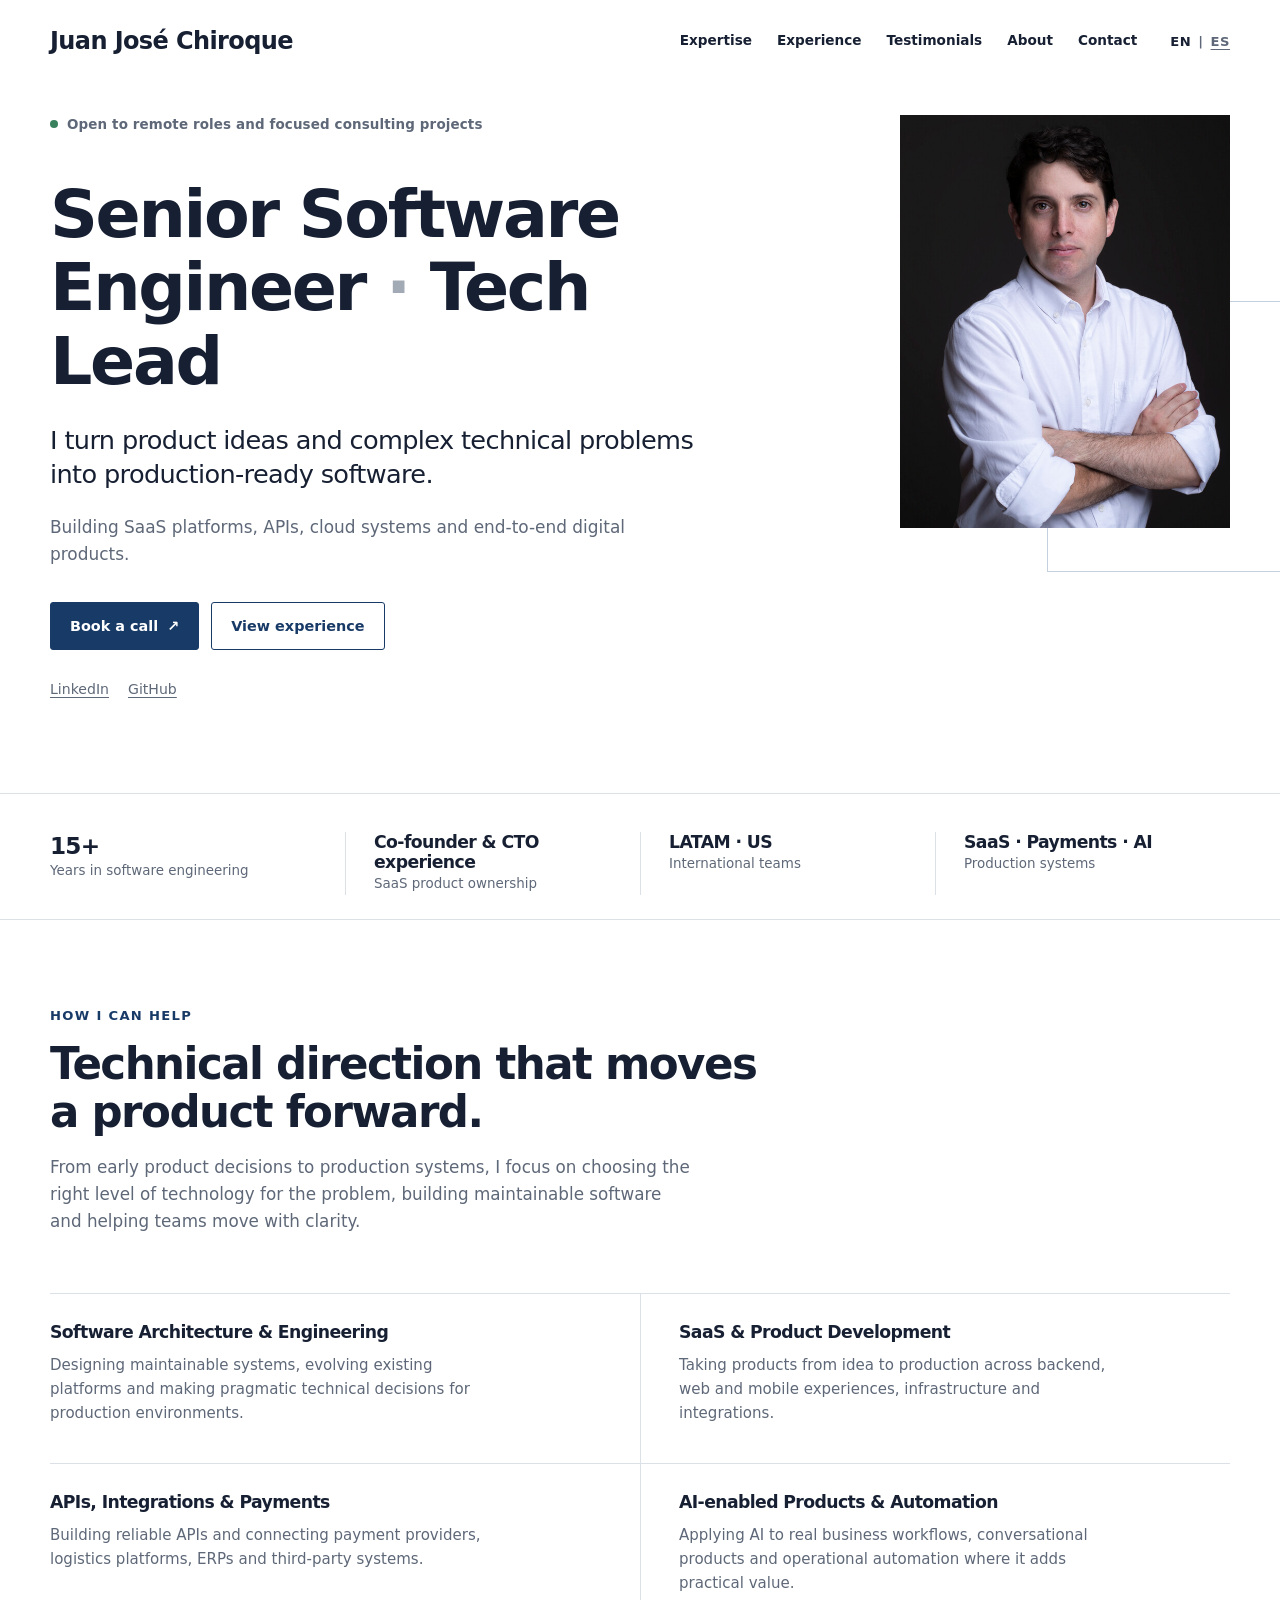
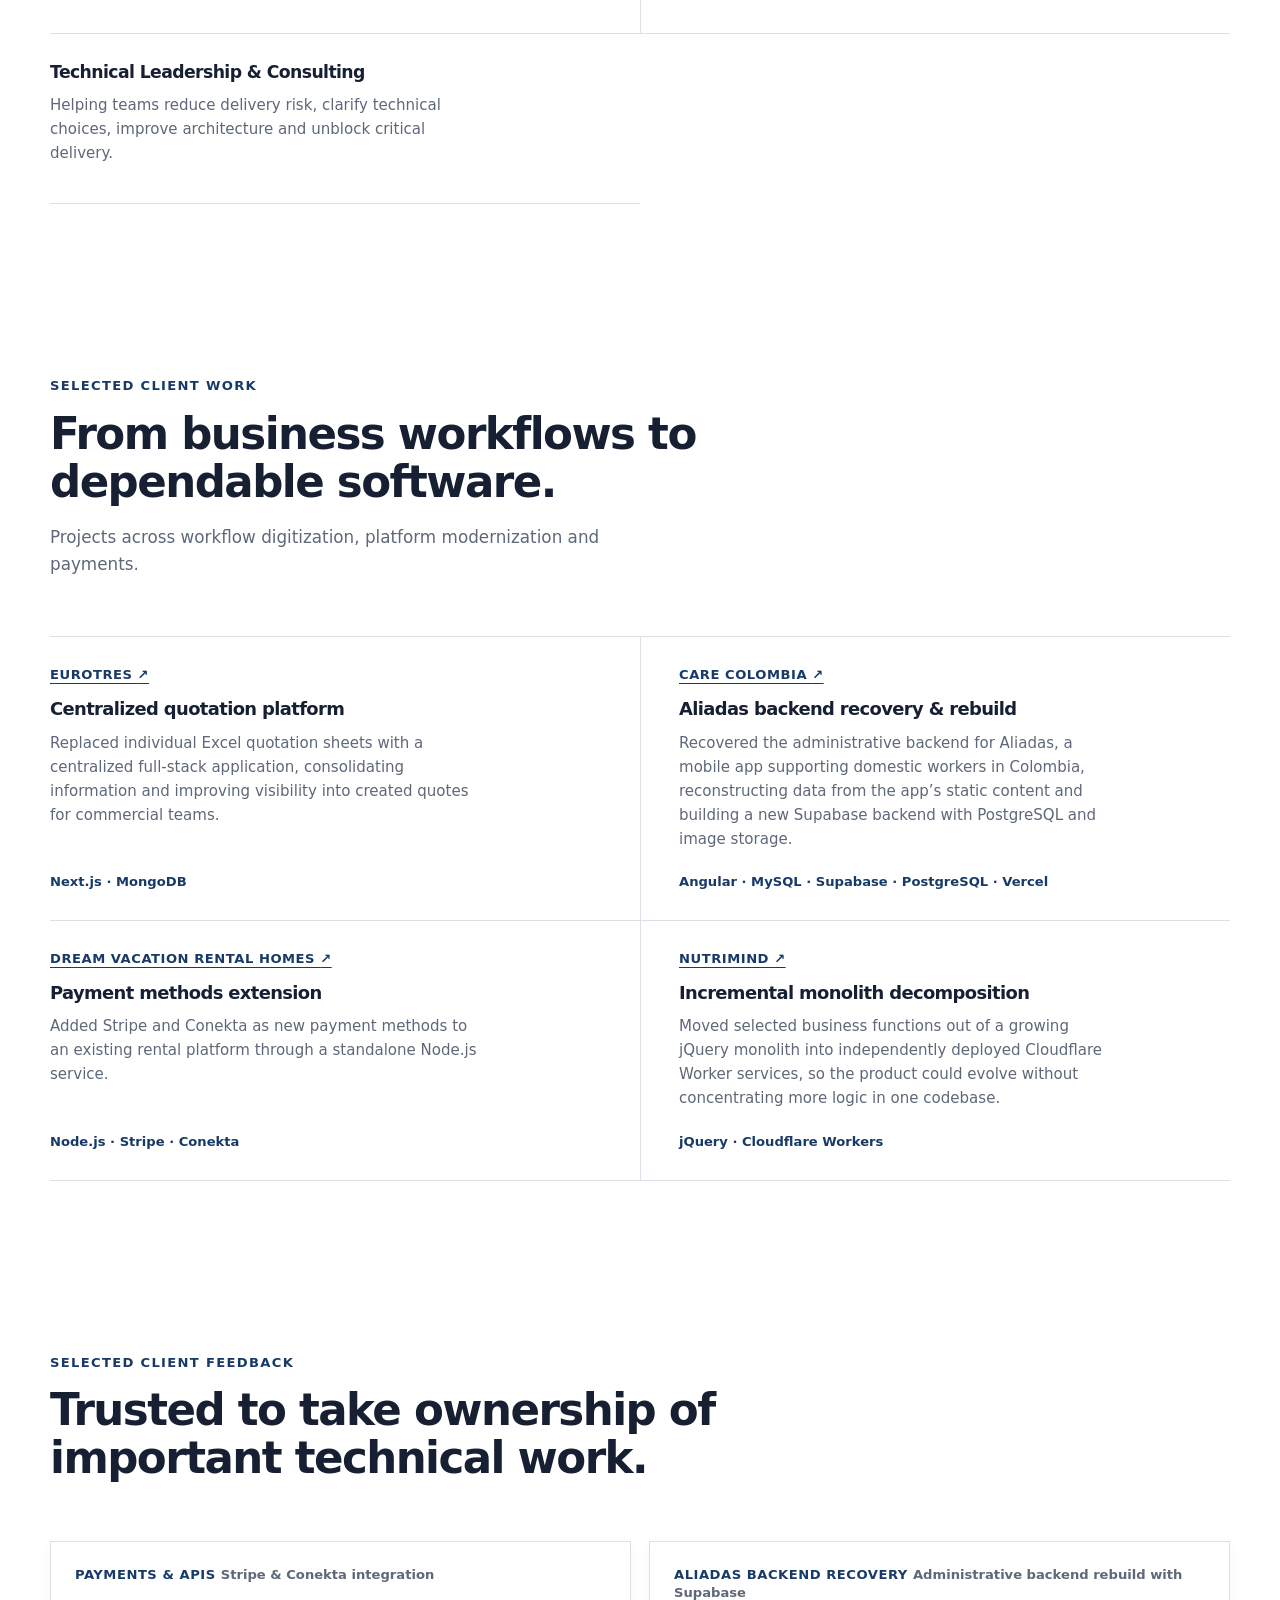
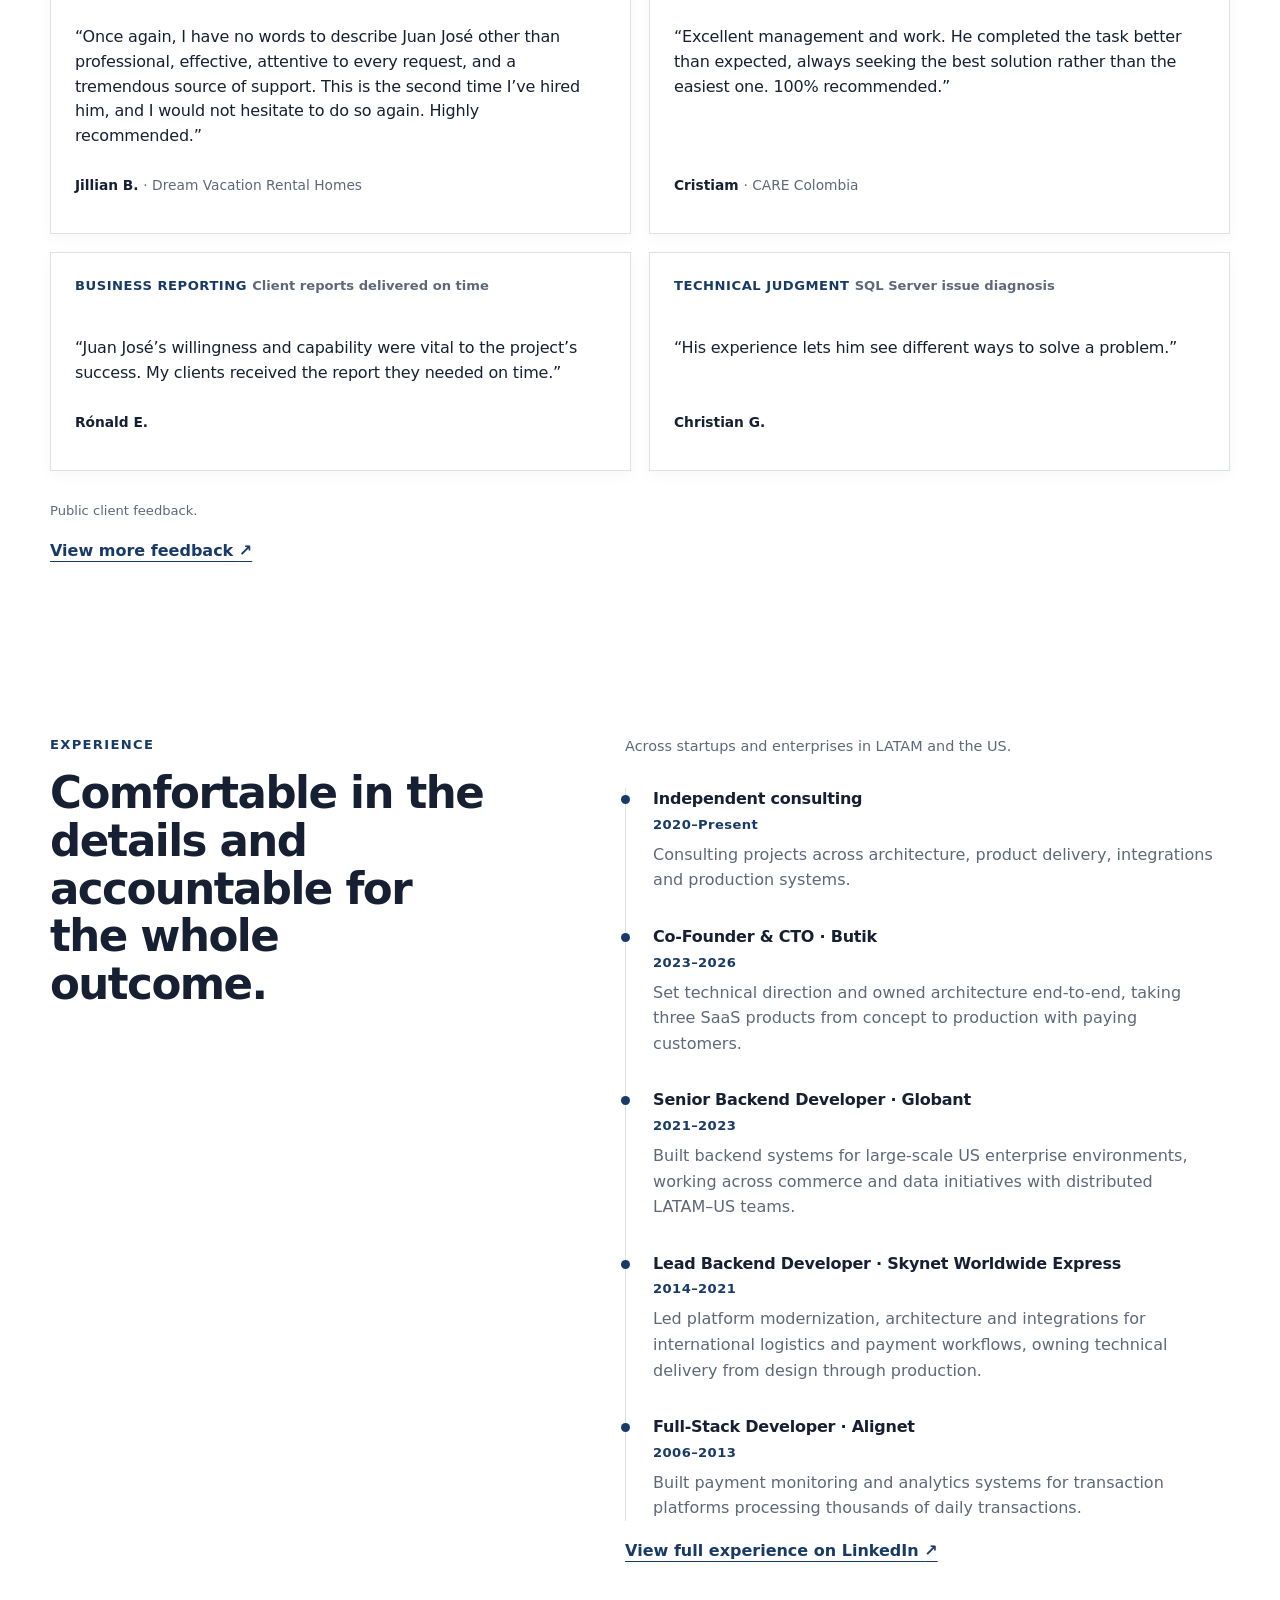
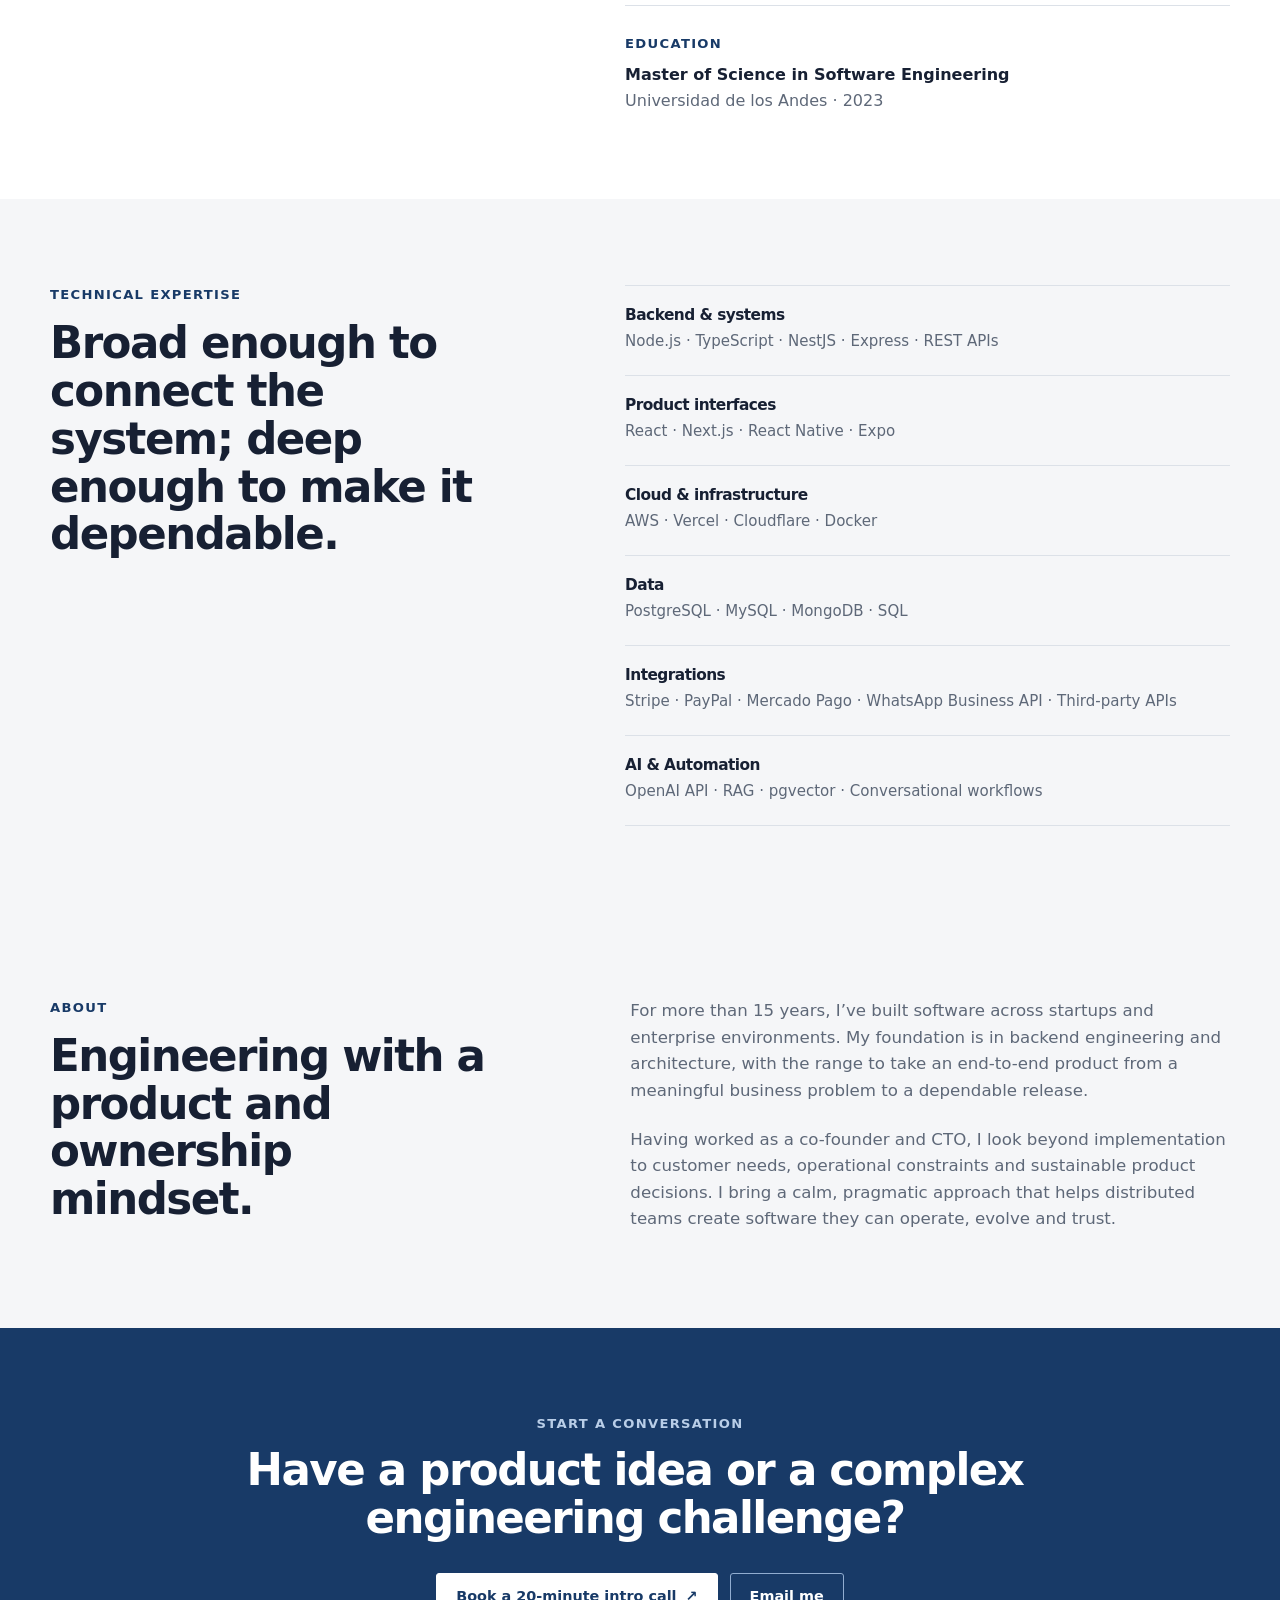
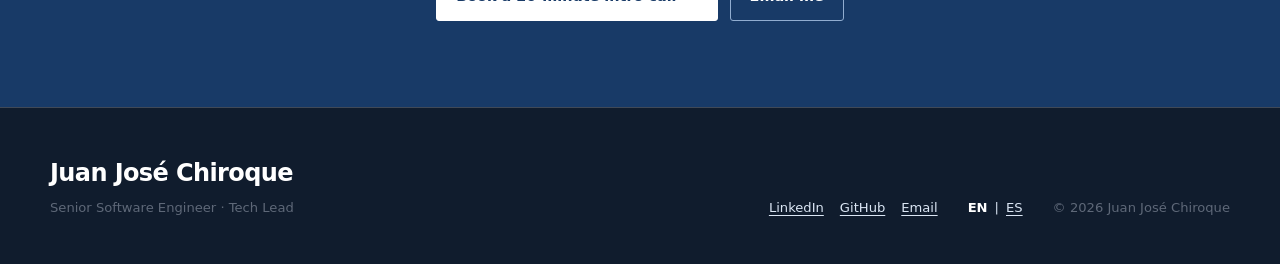
==== index.html @ 655fc21e "feat: initial version" ====
<!doctype html>
<html lang="en">
  <head>
    <meta charset="utf-8">
    <meta name="viewport" content="width=device-width, initial-scale=1">
    <meta name="description" content="Senior Software Engineer and Tech Lead with 15+ years of experience building SaaS platforms, APIs, cloud systems, integrations and production-ready digital products.">
    <title>Juan José Chiroque | Senior Software Engineer &amp; Tech Lead</title>
    <link rel="canonical" href="https://juanjosechiroque.com/">
    <link rel="alternate" hreflang="en" href="https://juanjosechiroque.com/">
    <link rel="alternate" hreflang="es" href="https://juanjosechiroque.com/es/">
    <link rel="alternate" hreflang="x-default" href="https://juanjosechiroque.com/">
    <meta property="og:type" content="website">
    <meta property="og:title" content="Juan José Chiroque | Senior Software Engineer &amp; Tech Lead">
    <meta property="og:description" content="15+ years building SaaS platforms, APIs, cloud systems and production-ready digital products.">
    <meta property="og:url" content="https://juanjosechiroque.com/">
    <meta property="og:image" content="https://juanjosechiroque.com/assets/images/social-preview.jpg">
    <meta name="twitter:card" content="summary_large_image">
    <meta name="twitter:title" content="Juan José Chiroque | Senior Software Engineer &amp; Tech Lead">
    <meta name="twitter:description" content="Senior Software Engineer and Tech Lead building production-ready software.">
    <meta name="twitter:image" content="https://juanjosechiroque.com/assets/images/social-preview.jpg">
    <link rel="icon" href="/assets/images/favicon.svg" type="image/svg+xml">
    <link rel="stylesheet" href="/assets/css/styles.css">
    <script type="application/ld+json">
      {"@context":"https://schema.org","@type":"Person","name":"Juan José Chiroque","url":"https://juanjosechiroque.com","jobTitle":"Senior Software Engineer and Tech Lead","image":"https://juanjosechiroque.com/assets/images/juan-jose-chiroque.jpg","sameAs":["https://www.linkedin.com/in/juanjosechiroque/","https://github.com/juanjosechiroque","https://www.workana.com/freelancer/c78f0543276b93e77cf99bf1f4667e28"]}
    </script>
    <script src="/assets/js/config.js" defer></script>
    <script src="/assets/js/site.js" defer></script>
  </head>
  <body>
    <a class="skip-link" href="#main-content">Skip to content</a>
    <header class="site-header">
      <div class="container nav-wrap">
        <a class="wordmark" href="/" aria-label="Juan José Chiroque: home">Juan José Chiroque</a>
        <button class="menu-button" type="button" aria-expanded="false" aria-controls="site-nav">
          <span class="sr-only">Open navigation</span><span></span><span></span>
        </button>
        <nav id="site-nav" class="site-nav" aria-label="Primary navigation">
          <a href="#expertise">Expertise</a><a href="#experience">Experience</a><a href="#testimonials">Testimonials</a><a href="#about">About</a><a href="#contact">Contact</a>
          <span class="language" aria-label="Language"><span aria-current="page">EN</span><span aria-hidden="true">|</span><a href="/es/" lang="es">ES</a></span>
        </nav>
      </div>
    </header>

    <main id="main-content">
      <section class="hero section">
        <div class="container hero-grid">
          <div class="hero-copy">
            <p class="eyebrow"><span class="status-dot" aria-hidden="true"></span> Open to remote roles and focused consulting projects</p>
            <h1>Senior Software Engineer <span>·</span> Tech Lead</h1>
            <p class="hero-statement">I turn product ideas and complex technical problems into production-ready software.</p>
            <p class="lead">Building SaaS platforms, APIs, cloud systems and end-to-end digital products.</p>
            <div class="actions"><a class="button button-primary" href="https://calendly.com/juanjosechiroque/intro-call" data-link="calendly" target="_blank" rel="noopener noreferrer">Book a call <span aria-hidden="true">↗</span><span class="sr-only"> (opens in a new tab)</span></a><a class="button button-secondary" href="#experience">View experience</a></div>
            <div class="text-links" aria-label="Professional links"><a href="https://www.linkedin.com/in/juanjosechiroque/" target="_blank" rel="noopener noreferrer">LinkedIn <span class="sr-only">(opens in a new tab)</span></a><a href="https://github.com/juanjosechiroque" data-link="github" target="_blank" rel="noopener noreferrer">GitHub <span class="sr-only">(opens in a new tab)</span></a></div>
          </div>
          <div class="portrait-wrap"><img src="/assets/images/juan-jose-chiroque.jpg" width="800" height="800" alt="Juan José Chiroque, Senior Software Engineer and Tech Lead" fetchpriority="high"></div>
        </div>
      </section>

      <section class="proof" aria-label="Career credibility"><div class="container proof-grid"><div><strong>15+</strong><span>Years in software engineering</span></div><div><strong>Co-founder &amp; CTO experience</strong><span>SaaS product ownership</span></div><div><strong>LATAM · US</strong><span>International teams</span></div><div><strong>SaaS · Payments · AI</strong><span>Production systems</span></div></div></section>

      <section id="expertise" class="section"><div class="container"><div class="section-heading"><p class="kicker">How I can help</p><h2>Technical direction that moves a product forward.</h2><p>From early product decisions to production systems, I focus on choosing the right level of technology for the problem, building maintainable software and helping teams move with clarity.</p></div><div class="capabilities">
        <article><h3>Software Architecture &amp; Engineering</h3><p>Designing maintainable systems, evolving existing platforms and making pragmatic technical decisions for production environments.</p></article>
        <article><h3>SaaS &amp; Product Development</h3><p>Taking products from idea to production across backend, web and mobile experiences, infrastructure and integrations.</p></article>
        <article><h3>APIs, Integrations &amp; Payments</h3><p>Building reliable APIs and connecting payment providers, logistics platforms, ERPs and third-party systems.</p></article>
        <article><h3>AI-enabled Products &amp; Automation</h3><p>Applying AI to real business workflows, conversational products and operational automation where it adds practical value.</p></article>
        <article><h3>Technical Leadership &amp; Consulting</h3><p>Helping teams reduce delivery risk, clarify technical choices, improve architecture and unblock critical delivery.</p></article>
      </div></div></section>

      <section id="selected-work" class="section selected-work"><div class="container"><div class="section-heading"><p class="kicker">Selected client work</p><h2>From business workflows to dependable software.</h2><p>Projects across workflow digitization, platform modernization and payments.</p></div><div class="selected-work-grid"><article class="work-card"><p class="work-client"><a href="https://eurotres.com.uy/" target="_blank" rel="noopener noreferrer">Eurotres <span aria-hidden="true">↗</span><span class="sr-only"> (opens in a new tab)</span></a></p><h3>Centralized quotation platform</h3><p>Replaced individual Excel quotation sheets with a centralized full-stack application, consolidating information and improving visibility into created quotes for commercial teams.</p><p class="work-stack">Next.js · MongoDB</p></article><article class="work-card"><p class="work-client"><a href="https://carecolombiaong.org/" target="_blank" rel="noopener noreferrer">CARE Colombia <span aria-hidden="true">↗</span><span class="sr-only"> (opens in a new tab)</span></a></p><h3>Aliadas backend recovery &amp; rebuild</h3><p>Recovered the administrative backend for Aliadas, a mobile app supporting domestic workers in Colombia, reconstructing data from the app’s static content and building a new Supabase backend with PostgreSQL and image storage.</p><p class="work-stack">Angular · MySQL · Supabase · PostgreSQL · Vercel</p></article><article class="work-card"><p class="work-client"><a href="https://dreamvacationrentalhomes.com/" target="_blank" rel="noopener noreferrer">Dream Vacation Rental Homes <span aria-hidden="true">↗</span><span class="sr-only"> (opens in a new tab)</span></a></p><h3>Payment methods extension</h3><p>Added Stripe and Conekta as new payment methods to an existing rental platform through a standalone Node.js service.</p><p class="work-stack">Node.js · Stripe · Conekta</p></article><article class="work-card"><p class="work-client"><a href="https://www.nutrimind.net/" target="_blank" rel="noopener noreferrer">Nutrimind <span aria-hidden="true">↗</span><span class="sr-only"> (opens in a new tab)</span></a></p><h3>Incremental monolith decomposition</h3><p>Moved selected business functions out of a growing jQuery monolith into independently deployed Cloudflare Worker services, so the product could evolve without concentrating more logic in one codebase.</p><p class="work-stack">jQuery · Cloudflare Workers</p></article></div></div></section>

      <section id="testimonials" class="section"><div class="container"><div class="section-heading"><p class="kicker">Selected client feedback</p><h2>Trusted to take ownership of important technical work.</h2></div><div class="testimonials">
        <article class="testimonial"><p class="testimonial-context">Payments &amp; APIs <span>Stripe &amp; Conekta integration</span></p><blockquote>“Once again, I have no words to describe Juan José other than professional, effective, attentive to every request, and a tremendous source of support. This is the second time I’ve hired him, and I would not hesitate to do so again. Highly recommended.”</blockquote><p class="attribution">Jillian B. <span>· Dream Vacation Rental Homes</span></p></article>
        <article class="testimonial"><p class="testimonial-context">Aliadas backend recovery <span>Administrative backend rebuild with Supabase</span></p><blockquote>“Excellent management and work. He completed the task better than expected, always seeking the best solution rather than the easiest one. 100% recommended.”</blockquote><p class="attribution">Cristiam <span>· CARE Colombia</span></p></article>
        <article class="testimonial"><p class="testimonial-context">Business reporting <span>Client reports delivered on time</span></p><blockquote>“Juan José’s willingness and capability were vital to the project’s success. My clients received the report they needed on time.”</blockquote><p class="attribution">Rónald E.</p></article>
        <article class="testimonial"><p class="testimonial-context">Technical judgment <span>SQL Server issue diagnosis</span></p><blockquote>“His experience lets him see different ways to solve a problem.”</blockquote><p class="attribution">Christian G.</p></article>
      </div><p class="reviews-note">Public client feedback.</p><a class="quiet-link" href="https://www.workana.com/freelancer/c78f0543276b93e77cf99bf1f4667e28" data-link="workana" target="_blank" rel="noopener noreferrer">View more feedback <span aria-hidden="true">↗</span><span class="sr-only"> (opens in a new tab)</span></a></div></section>

      <section id="experience" class="section"><div class="container two-column"><div class="section-heading"><p class="kicker">Experience</p><h2>Comfortable in the details and accountable for the whole outcome.</h2></div><div><p class="supporting-copy experience-intro">Across startups and enterprises in LATAM and the US.</p><ol class="timeline">
        <li data-role="Independent consultant" data-company="Independent practice" data-start="2020" data-end="Present"><h3 class="timeline-label">Independent consulting</h3><p class="timeline-date">2020–Present</p><p>Consulting projects across architecture, product delivery, integrations and production systems.</p></li>
        <li data-role="Co-Founder &amp; CTO" data-company="Butik" data-start="2023" data-end="2026"><h3 class="timeline-label">Co-Founder &amp; CTO · Butik</h3><p class="timeline-date">2023–2026</p><p>Set technical direction and owned architecture end-to-end, taking three SaaS products from concept to production with paying customers.</p></li>
        <li data-role="Senior Backend Developer" data-company="Globant" data-start="2021" data-end="2023"><h3 class="timeline-label">Senior Backend Developer · Globant</h3><p class="timeline-date">2021–2023</p><p>Built backend systems for large-scale US enterprise environments, working across commerce and data initiatives with distributed LATAM–US teams.</p></li>
        <li data-role="Lead Backend Developer" data-company="Skynet Worldwide Express" data-start="2014" data-end="2021"><h3 class="timeline-label">Lead Backend Developer · Skynet Worldwide Express</h3><p class="timeline-date">2014–2021</p><p>Led platform modernization, architecture and integrations for international logistics and payment workflows, owning technical delivery from design through production.</p></li>
        <li data-role="Full-Stack Developer" data-company="Alignet" data-start="2006" data-end="2013"><h3 class="timeline-label">Full-Stack Developer · Alignet</h3><p class="timeline-date">2006–2013</p><p>Built payment monitoring and analytics systems for transaction platforms processing thousands of daily transactions.</p></li>
      </ol><a class="quiet-link conditional-link" href="https://www.linkedin.com/in/juanjosechiroque/" target="_blank" rel="noopener noreferrer">View full experience on LinkedIn <span aria-hidden="true">↗</span><span class="sr-only"> (opens in a new tab)</span></a><div class="education-summary"><p class="kicker">Education</p><p><strong>Master of Science in Software Engineering</strong><br>Universidad de los Andes · 2023</p></div></div></div></section>

      <section class="section surface expertise-detail"><div class="container two-column"><div class="section-heading"><p class="kicker">Technical expertise</p><h2>Broad enough to connect the system; deep enough to make it dependable.</h2></div><div class="technology-groups"><div><h3>Backend &amp; systems</h3><p>Node.js · TypeScript · NestJS · Express · REST APIs</p></div><div><h3>Product interfaces</h3><p>React · Next.js · React Native · Expo</p></div><div><h3>Cloud &amp; infrastructure</h3><p>AWS · Vercel · Cloudflare · Docker</p></div><div><h3>Data</h3><p>PostgreSQL · MySQL · MongoDB · SQL</p></div><div><h3>Integrations</h3><p>Stripe · PayPal · Mercado Pago · WhatsApp Business API · Third-party APIs</p></div><div><h3>AI &amp; Automation</h3><p>OpenAI API · RAG · pgvector · Conversational workflows</p></div></div></div></section>

      <section id="about" class="section surface"><div class="container about-grid"><div class="section-heading"><p class="kicker">About</p><h2>Engineering with a product and ownership mindset.</h2></div><div class="prose"><p>For more than 15 years, I’ve built software across startups and enterprise environments. My foundation is in backend engineering and architecture, with the range to take an end-to-end product from a meaningful business problem to a dependable release.</p><p>Having worked as a co-founder and CTO, I look beyond implementation to customer needs, operational constraints and sustainable product decisions. I bring a calm, pragmatic approach that helps distributed teams create software they can operate, evolve and trust.</p></div></div></section>

      <section id="contact" class="section contact"><div class="container contact-inner"><p class="kicker">Start a conversation</p><h2>Have a product idea or a complex engineering challenge?</h2><div class="actions"><a class="button button-primary" href="https://calendly.com/juanjosechiroque/intro-call" data-link="calendly" target="_blank" rel="noopener noreferrer">Book a 20-minute intro call <span aria-hidden="true">↗</span><span class="sr-only"> (opens in a new tab)</span></a><a class="button button-secondary" href="mailto:hello@juanjosechiroque.com" data-link="email">Email me</a></div></div></section>
    </main>

    <footer class="site-footer"><div class="container footer-inner"><div><a class="wordmark" href="/">Juan José Chiroque</a><p>Senior Software Engineer · Tech Lead</p></div><div class="footer-links"><a href="https://www.linkedin.com/in/juanjosechiroque/" target="_blank" rel="noopener noreferrer">LinkedIn <span class="sr-only">(opens in a new tab)</span></a><a href="https://github.com/juanjosechiroque" data-link="github" target="_blank" rel="noopener noreferrer">GitHub <span class="sr-only">(opens in a new tab)</span></a><a href="mailto:hello@juanjosechiroque.com" data-link="email">Email</a></div><div class="footer-language"><span aria-current="page">EN</span><span aria-hidden="true">|</span><a href="/es/" lang="es">ES</a></div><p class="copyright">© <span data-year>2026</span> Juan José Chiroque</p></div></footer>
  </body>
</html>
---- assets/css/styles.css ----
:root { --ink:#172033; --muted:#5e6878; --line:#dce1e8; --surface:#f5f6f8; --accent:#183a67; --accent-dark:#0e2849; --paper:#fff; --max:1180px; --radius:3px; }
* { box-sizing:border-box; }
[hidden] { display:none !important; }
html { scroll-behavior:smooth; }
body { margin:0; color:var(--ink); background:var(--paper); font-family:Inter, ui-sans-serif, system-ui, -apple-system, BlinkMacSystemFont, "Segoe UI", sans-serif; font-size:16px; line-height:1.6; text-rendering:optimizeLegibility; }
a { color:inherit; text-decoration-thickness:1px; text-underline-offset:3px; }
a:hover { color:var(--accent); }
a:focus-visible, button:focus-visible { outline:3px solid #87a9d6; outline-offset:4px; }
img { display:block; max-width:100%; }
h1,h2,h3,p { margin-top:0; }
h1,h2,h3 { color:var(--ink); letter-spacing:-.035em; line-height:1.1; }
h1 { max-width:680px; margin-bottom:25px; font-size:clamp(2.55rem,5.2vw,5.2rem); font-weight:650; }
h1 span { color:#a2aab6; }
h2 { max-width:720px; margin-bottom:18px; font-size:clamp(2rem,3.4vw,3.4rem); font-weight:650; }
h3 { margin-bottom:11px; font-size:1.08rem; font-weight:650; }
.container { width:min(calc(100% - 48px),var(--max)); margin-inline:auto; }
.section { padding:86px 0; }
.surface { background:var(--surface); }
.skip-link { position:fixed; z-index:20; top:12px; left:12px; padding:10px 14px; color:#fff; background:var(--accent); transform:translateY(-200%); }
.skip-link:focus { transform:translateY(0); }
.site-header { border-bottom:1px solid transparent; background:rgba(255,255,255,.94); }
.nav-wrap { display:flex; align-items:center; min-height:82px; justify-content:space-between; }
.wordmark { color:var(--ink); font-size:1.5rem; font-weight:740; letter-spacing:-.025em; text-decoration:none; white-space:nowrap; }
.site-nav { display:flex; align-items:center; gap:25px; font-size:.85rem; font-weight:550; }
.site-nav > a { text-decoration:none; }
.language { display:flex; align-items:center; gap:7px; margin-left:8px; color:var(--muted); font-size:.82rem; letter-spacing:.04em; }
.language [aria-current] { color:var(--ink); font-weight:700; }
.menu-button { display:none; }
.hero { padding:32px 0 92px; overflow:hidden; }
.hero-grid { display:grid; grid-template-columns:minmax(0,1.3fr) minmax(280px,.7fr); align-items:start; gap:clamp(50px,8vw,132px); }
.eyebrow,.kicker { color:var(--accent); font-size:.82rem; font-weight:720; letter-spacing:.1em; line-height:1.5; text-transform:uppercase; }
.eyebrow { display:flex; max-width:540px; align-items:flex-start; gap:9px; margin-bottom:43px; }
.eyebrow { color:var(--muted); font-size:.84rem; font-weight:600; letter-spacing:.01em; text-transform:none; }
.status-dot { width:8px; height:8px; flex:none; margin-top:5px; border-radius:50%; background:#39805d; }
.intro-name { margin-bottom:13px; color:var(--muted); font-size:1.08rem; font-weight:600; letter-spacing:-.015em; }
.hero-statement { max-width:680px; margin-bottom:22px; font-size:clamp(1.32rem,2vw,1.75rem); line-height:1.35; letter-spacing:-.025em; }
.lead { max-width:620px; margin-bottom:34px; color:var(--muted); font-size:1.06rem; }
.actions { display:flex; flex-wrap:wrap; gap:12px; align-items:center; }
.button { display:inline-flex; min-height:48px; align-items:center; justify-content:center; gap:9px; padding:11px 19px; border:1px solid var(--accent); border-radius:var(--radius); font-size:.9rem; font-weight:650; text-decoration:none; transition:background .18s ease,color .18s ease,border-color .18s ease; }
.button-primary { color:#fff; background:var(--accent); }
.button-primary:hover { color:#fff; background:var(--accent-dark); border-color:var(--accent-dark); }
.button-secondary { color:var(--accent); background:transparent; }
.button-secondary:hover { background:#edf2f8; }
.text-links { display:flex; flex-wrap:wrap; gap:19px; margin-top:28px; color:var(--muted); font-size:.88rem; }
.portrait-wrap { position:relative; width:min(100%,330px); aspect-ratio:4/5; justify-self:end; }
.portrait-wrap::before { position:absolute; z-index:-1; right:-60px; bottom:-44px; width:73%; height:65%; border:1px solid #c5d0df; content:""; }
.portrait-wrap img { width:100%; height:100%; object-fit:cover; filter:saturate(.88); }
.proof { padding:38px 0 24px; border-top:1px solid var(--line); border-bottom:1px solid var(--line); }
.proof-grid { display:grid; grid-template-columns:repeat(4,1fr); }
.proof-grid > div { display:flex; flex-direction:column; gap:1px; min-height:56px; padding:0 28px; border-left:1px solid var(--line); }
.proof-grid > div:first-child { padding-left:0; border:0; }
.proof-grid strong { font-size:1.08rem; line-height:1.18; letter-spacing:-.035em; }
.proof-grid > div:first-child strong { font-size:1.45rem; }
.proof-grid strong span { color:#b67921; font-size:1rem; }
.proof-grid span { color:var(--muted); font-size:.84rem; }
.proof-link { margin-top:19px; color:var(--muted); font-size:.83rem; }
.proof-link a,.quiet-link,.testimonial a { color:var(--accent); font-weight:600; }
.section-heading { max-width:760px; margin-bottom:58px; }
.section-heading .kicker { margin-bottom:15px; }
.section-heading > p:last-child { max-width:640px; margin-bottom:0; color:var(--muted); font-size:1.05rem; }
.capabilities { display:grid; grid-template-columns:repeat(2,1fr); border-top:1px solid var(--line); }
.capabilities article { min-height:170px; padding:29px 38px 31px 0; border-bottom:1px solid var(--line); }
.capabilities article:nth-child(even) { padding-right:0; padding-left:38px; border-left:1px solid var(--line); }
.capabilities p { max-width:440px; margin-bottom:0; color:var(--muted); font-size:.94rem; }
.selected-work-grid { display:grid; grid-template-columns:repeat(2,1fr); border-top:1px solid var(--line); }
.work-card { display:flex; min-height:252px; flex-direction:column; padding:29px 38px 28px 0; border-bottom:1px solid var(--line); }
.work-card:nth-child(even) { padding-right:0; padding-left:38px; border-left:1px solid var(--line); }
.work-client { margin-bottom:15px; font-size:.82rem; font-weight:720; letter-spacing:.04em; line-height:1.35; text-transform:uppercase; }
.work-client a { color:var(--accent); text-decoration-thickness:1px; text-underline-offset:4px; }
.work-card h3 { max-width:400px; margin-bottom:12px; font-size:1.12rem; }
.work-card > p:not(.work-client):not(.work-stack) { max-width:440px; margin-bottom:20px; color:var(--muted); font-size:.94rem; }
.work-stack { margin-top:auto; margin-bottom:0; color:var(--accent); font-size:.82rem; font-weight:650; }
.work-intro { max-width:900px; }
.work-intro .kicker { margin-bottom:15px; }
.work-intro > p { max-width:630px; color:var(--muted); font-size:1.05rem; }
.quiet-link { display:inline-block; margin-top:17px; text-underline-offset:5px; }
.two-column { display:grid; grid-template-columns:.85fr 1.15fr; gap:clamp(55px,10vw,160px); }
.two-column .section-heading { margin-bottom:0; }
.timeline { margin:0; padding:0; list-style:none; }
.timeline li { position:relative; padding:0 0 33px 27px; border-left:1px solid var(--line); }
.timeline li::before { position:absolute; top:7px; left:-5px; width:9px; height:9px; border-radius:50%; background:var(--accent); content:""; }
.timeline li:last-child { padding-bottom:0; }
.timeline-label { margin-bottom:5px; font-size:1rem; font-weight:670; letter-spacing:-.015em; line-height:1.35; }
.timeline-date { margin:-1px 0 7px; color:var(--accent); font-size:.82rem; font-weight:650; letter-spacing:.03em; }
.timeline li > p:last-child,.supporting-copy { max-width:560px; margin-bottom:0; color:var(--muted); }
.supporting-copy { margin-top:32px; font-size:.9rem; }
.experience-intro { margin-top:0; margin-bottom:30px; }
.education-summary { margin-top:42px; padding-top:28px; border-top:1px solid var(--line); }
.education-summary .kicker { margin-bottom:8px; }
.education-summary p:last-child { margin-bottom:0; color:var(--muted); }
.education-summary strong { color:var(--ink); font-weight:670; }
.technology-groups { display:grid; gap:0; border-top:1px solid var(--line); }
.technology-groups > div { padding:21px 0 22px; border-bottom:1px solid var(--line); }
.technology-groups h3 { margin-bottom:5px; font-size:.96rem; }
.technology-groups p { margin:0; color:var(--muted); font-size:.94rem; }
.testimonials { display:grid; grid-template-columns:repeat(2,1fr); gap:18px; }
.testimonial { display:flex; min-height:0; flex-direction:column; padding:24px; border:1px solid var(--line); background:#fff; box-shadow:0 4px 14px rgba(20,37,62,.035); }
.testimonial-context { min-height:38px; margin-bottom:21px; color:var(--accent); font-size:.82rem; font-weight:720; letter-spacing:.04em; line-height:1.35; text-transform:uppercase; }
.testimonial-context span { color:var(--muted); font-weight:550; letter-spacing:0; text-transform:none; }
blockquote { margin:0 0 25px; font-size:1rem; line-height:1.55; letter-spacing:-.012em; }
.attribution { margin-top:auto; margin-bottom:13px; font-size:.86rem; font-weight:670; }
.attribution span { color:var(--muted); font-weight:400; }
.reviews-note { margin:29px 0 0; color:var(--muted); font-size:.82rem; }
.aggregate { margin:35px 0 0; color:var(--muted); font-size:.91rem; }
.aggregate span { padding:0 7px; color:#a3aab5; }
.about-grid { display:grid; grid-template-columns:.86fr 1.14fr; gap:clamp(55px,10vw,160px); }
.about-grid .section-heading { margin-bottom:0; }
.prose { max-width:640px; color:var(--muted); font-size:1.04rem; }
.prose p { margin-bottom:22px; }
.prose p:last-child { margin-bottom:0; }
.contact { color:#fff; background:var(--accent); }
.contact-inner { max-width:810px; text-align:center; }
.contact .kicker { color:#b9cee8; font-size:.82rem; }
.contact h2 { max-width:800px; color:#fff; }
.contact p { max-width:590px; margin-inline:auto; color:#e0e9f4; font-size:1.08rem; }
.contact .actions { justify-content:center; margin-top:30px; }
.contact .button-primary { color:var(--accent); border-color:#fff; background:#fff; }
.contact .button-primary:hover { color:#fff; border-color:#c3d5eb; background:transparent; }
.contact .button-secondary { color:#fff; border-color:#91add0; }
.contact .button-secondary:hover { color:#fff; background:rgba(255,255,255,.1); }
.contact .small { margin-top:17px; color:#b9cee8; font-size:.84rem; }
.site-footer { padding:46px 0; border-top:1px solid rgba(255,255,255,.2); color:var(--muted); background:#101c2d; }
.footer-inner { display:grid; grid-template-columns:1.15fr auto auto auto; gap:30px; align-items:end; }
.site-footer .wordmark { color:#fff; }
.site-footer p { margin:5px 0 0; font-size:.82rem; }
.footer-links { display:flex; flex-wrap:wrap; gap:16px; font-size:.82rem; }
.footer-links a { color:#dbe6f4; }
.footer-language { display:flex; gap:7px; justify-content:flex-end; font-size:.82rem; }
.footer-language a,.footer-language span { color:#dbe6f4; }
.footer-language [aria-current] { color:#fff; font-weight:700; }
.copyright { white-space:nowrap; }
.sr-only { position:absolute; width:1px; height:1px; padding:0; overflow:hidden; clip:rect(0,0,0,0); white-space:nowrap; border:0; }
.not-found { display:grid; min-height:calc(100vh - 174px); place-items:center; padding:72px 0; }
.not-found-content { max-width:660px; text-align:center; }
.not-found-content h1 { max-width:none; }
.not-found-content p { max-width:540px; margin:0 auto 28px; color:var(--muted); font-size:1.06rem; }
@media (max-width:800px) { .section { padding:62px 0; } .nav-wrap { min-height:70px; } .menu-button { display:grid; width:44px; height:44px; place-content:center; gap:5px; border:0; color:var(--ink); background:transparent; cursor:pointer; } .menu-button span:not(.sr-only) { display:block; width:20px; height:1px; background:currentColor; transition:transform .18s ease; } .menu-open .menu-button span:nth-of-type(2) { transform:translateY(3px) rotate(45deg); } .menu-open .menu-button span:nth-of-type(3) { transform:translateY(-3px) rotate(-45deg); } .site-nav { position:absolute; z-index:10; top:70px; right:0; left:0; display:none; flex-direction:column; align-items:stretch; gap:0; padding:14px 24px 24px; border-bottom:1px solid var(--line); background:#fff; box-shadow:0 12px 22px rgba(20,37,62,.08); } .menu-open .site-nav { display:flex; } .site-nav > a { padding:10px 0; } .language { margin:10px 0 0; padding-top:16px; border-top:1px solid var(--line); } .hero { padding:48px 0 72px; } .hero-grid,.two-column,.about-grid { grid-template-columns:1fr; gap:45px; } .hero-copy { order:1; } .portrait-wrap { width:min(100%,330px); justify-self:start; order:2; } .eyebrow { margin-bottom:28px; } .proof-grid { grid-template-columns:repeat(2,1fr); gap:20px 0; } .proof-grid > div:nth-child(odd) { padding-left:0; border-left:0; } .proof-grid > div { min-height:auto; padding:0 18px; } .section-heading { margin-bottom:42px; } .capabilities,.selected-work-grid { grid-template-columns:1fr; } .capabilities article,.capabilities article:nth-child(even),.work-card,.work-card:nth-child(even) { min-height:0; padding:24px 0; border-left:0; } .testimonials { grid-template-columns:1fr; } .testimonial { min-height:0; } .footer-inner { grid-template-columns:1fr; gap:22px; align-items:start; } .footer-language { justify-content:flex-start; } }
@media (max-width:430px) { .container { width:min(calc(100% - 36px),var(--max)); } h1 { font-size:2.43rem; } .hero-statement { font-size:1.27rem; } .proof { padding:30px 0 20px; } .proof-grid strong { font-size:1.3rem; } .proof-grid span { font-size:.82rem; } .button { width:100%; } .actions { display:grid; grid-template-columns:1fr; } .contact .actions { width:100%; } .aggregate span { padding:0 3px; } }
@media (prefers-reduced-motion:reduce) { *,*::before,*::after { scroll-behavior:auto !important; transition-duration:.01ms !important; animation-duration:.01ms !important; animation-iteration-count:1 !important; } }
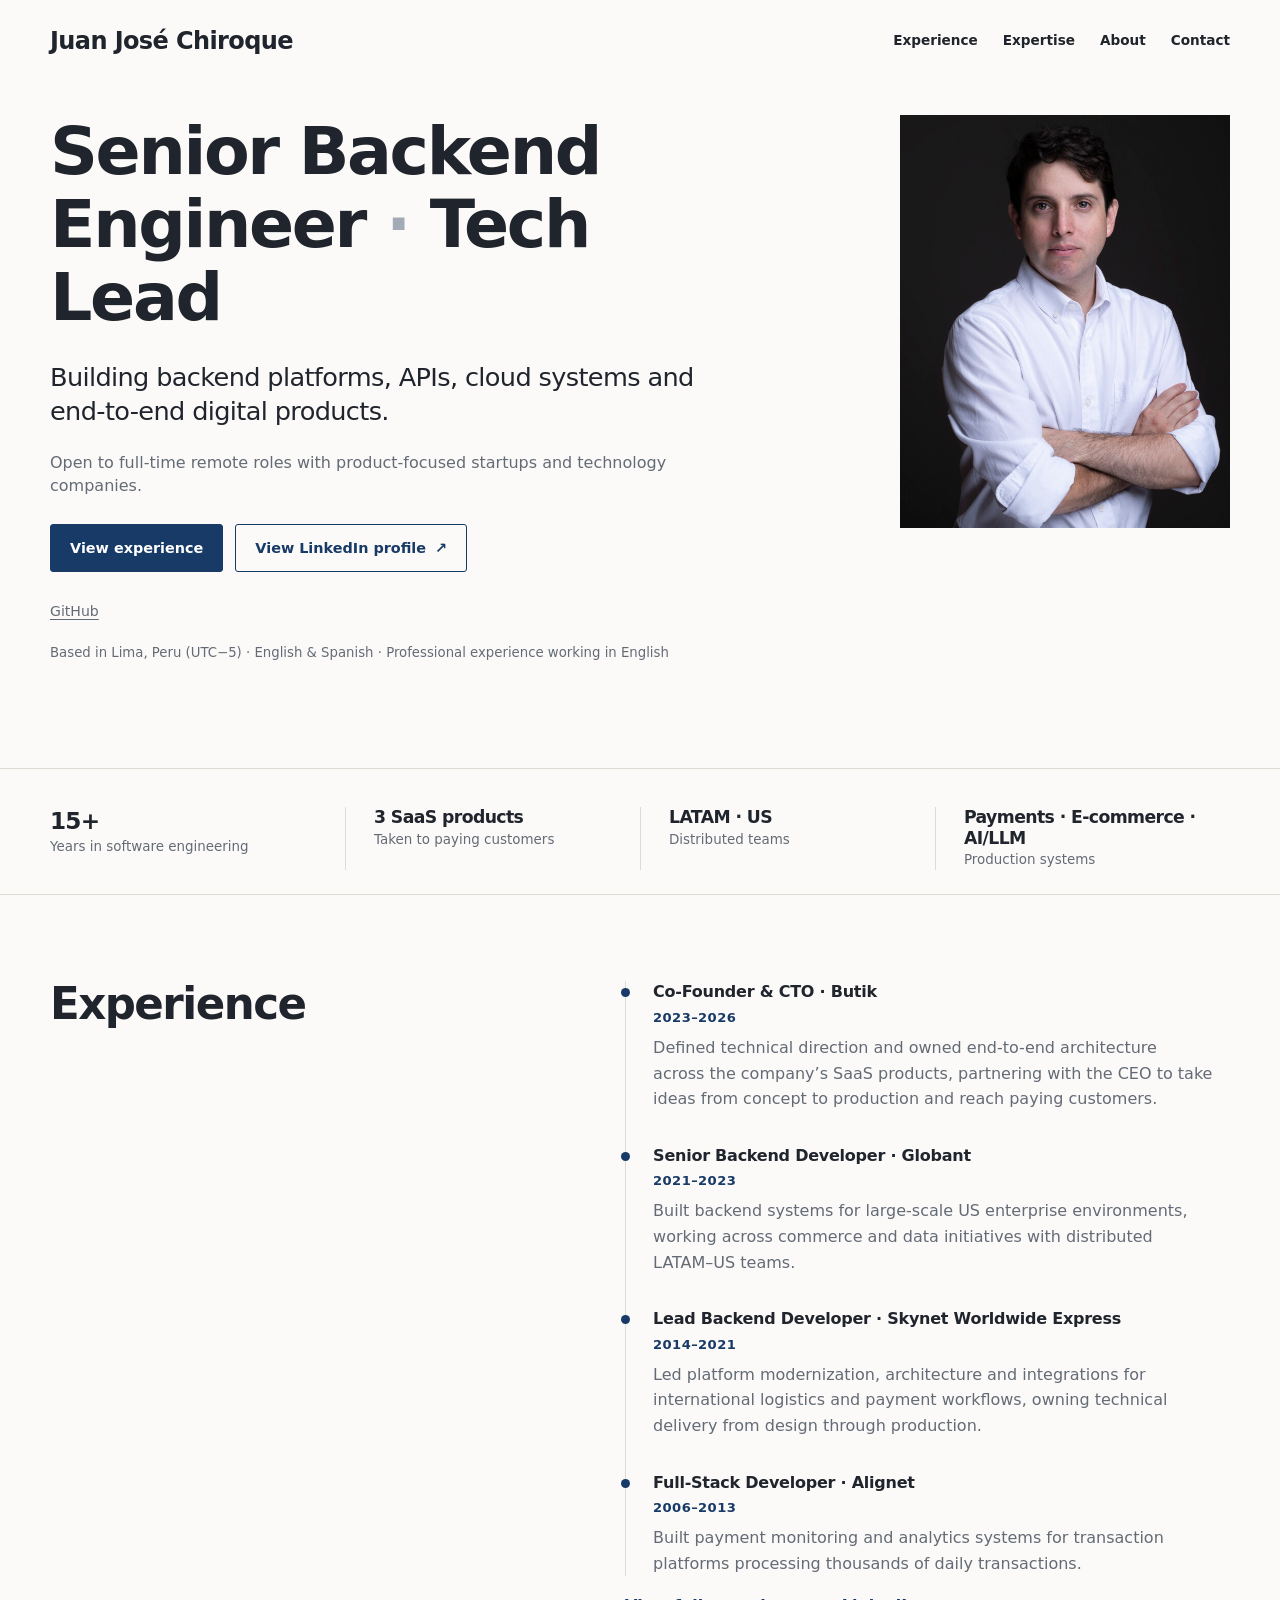
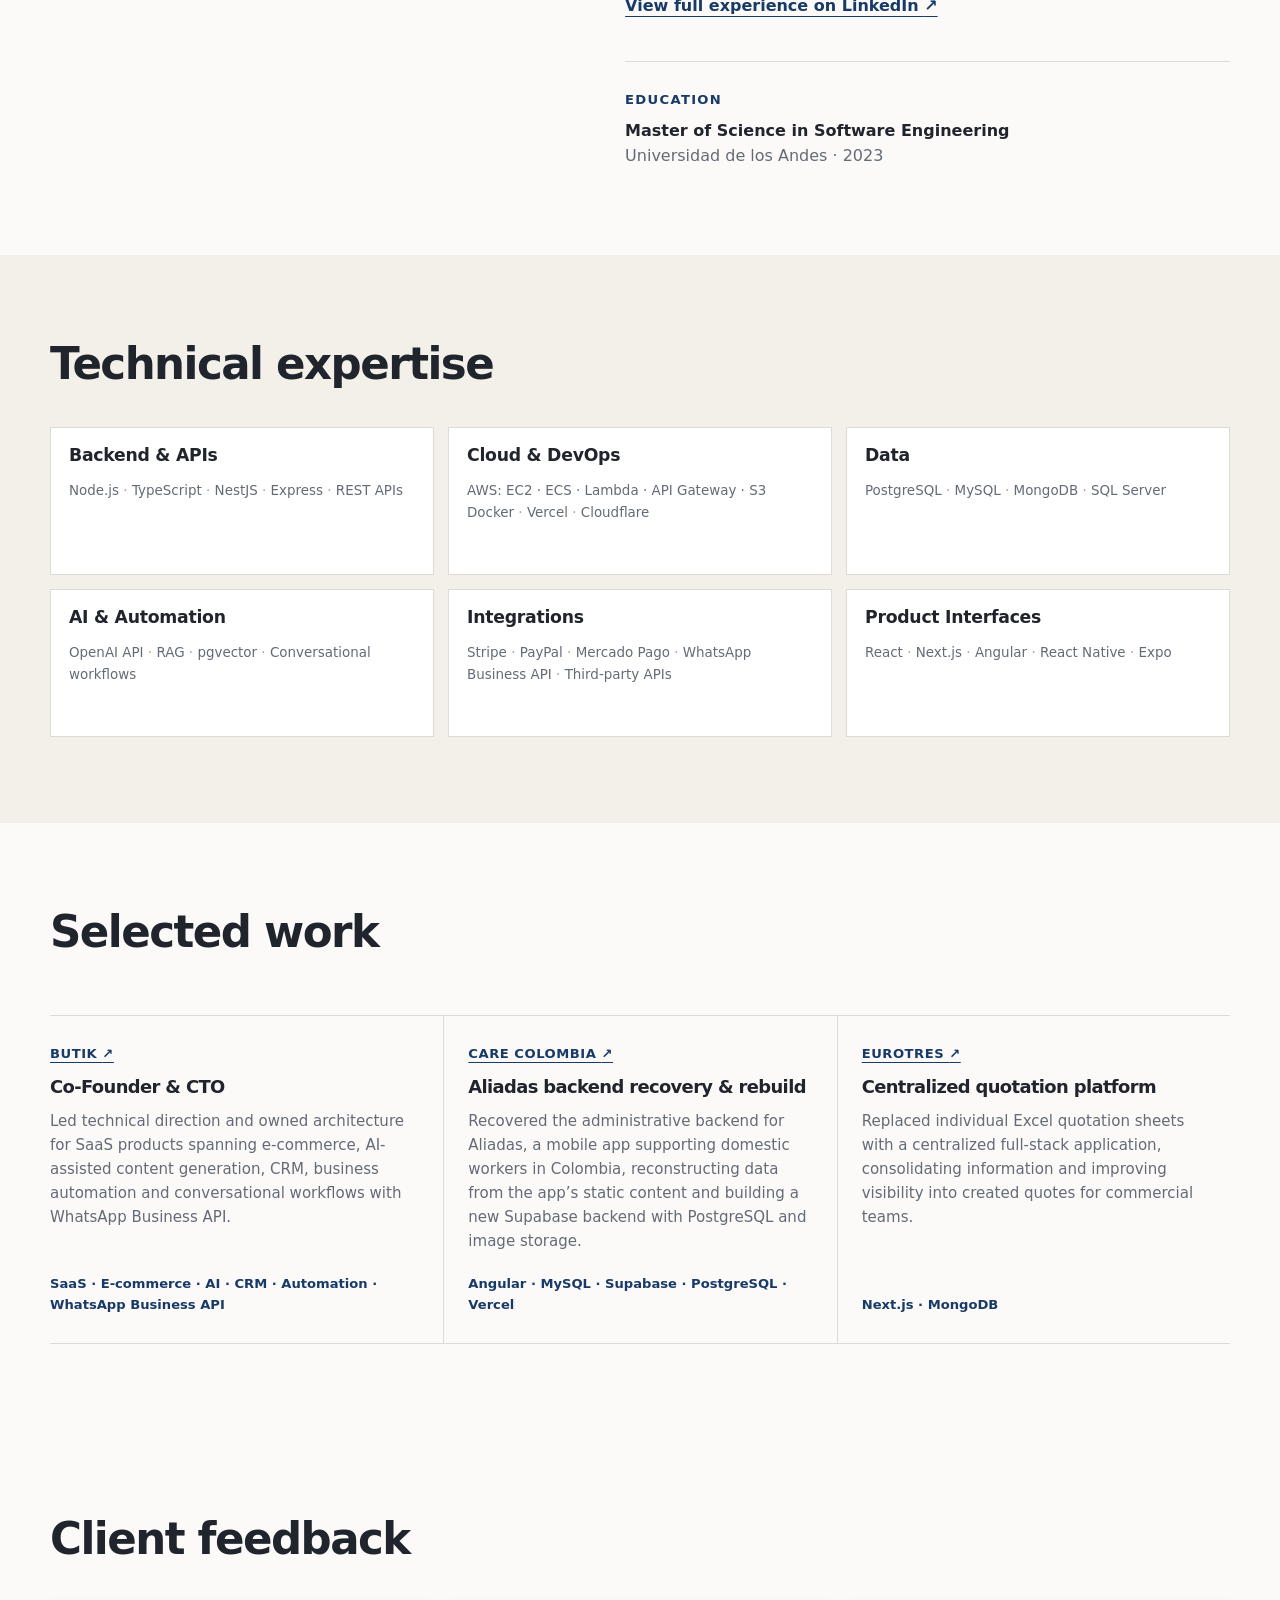
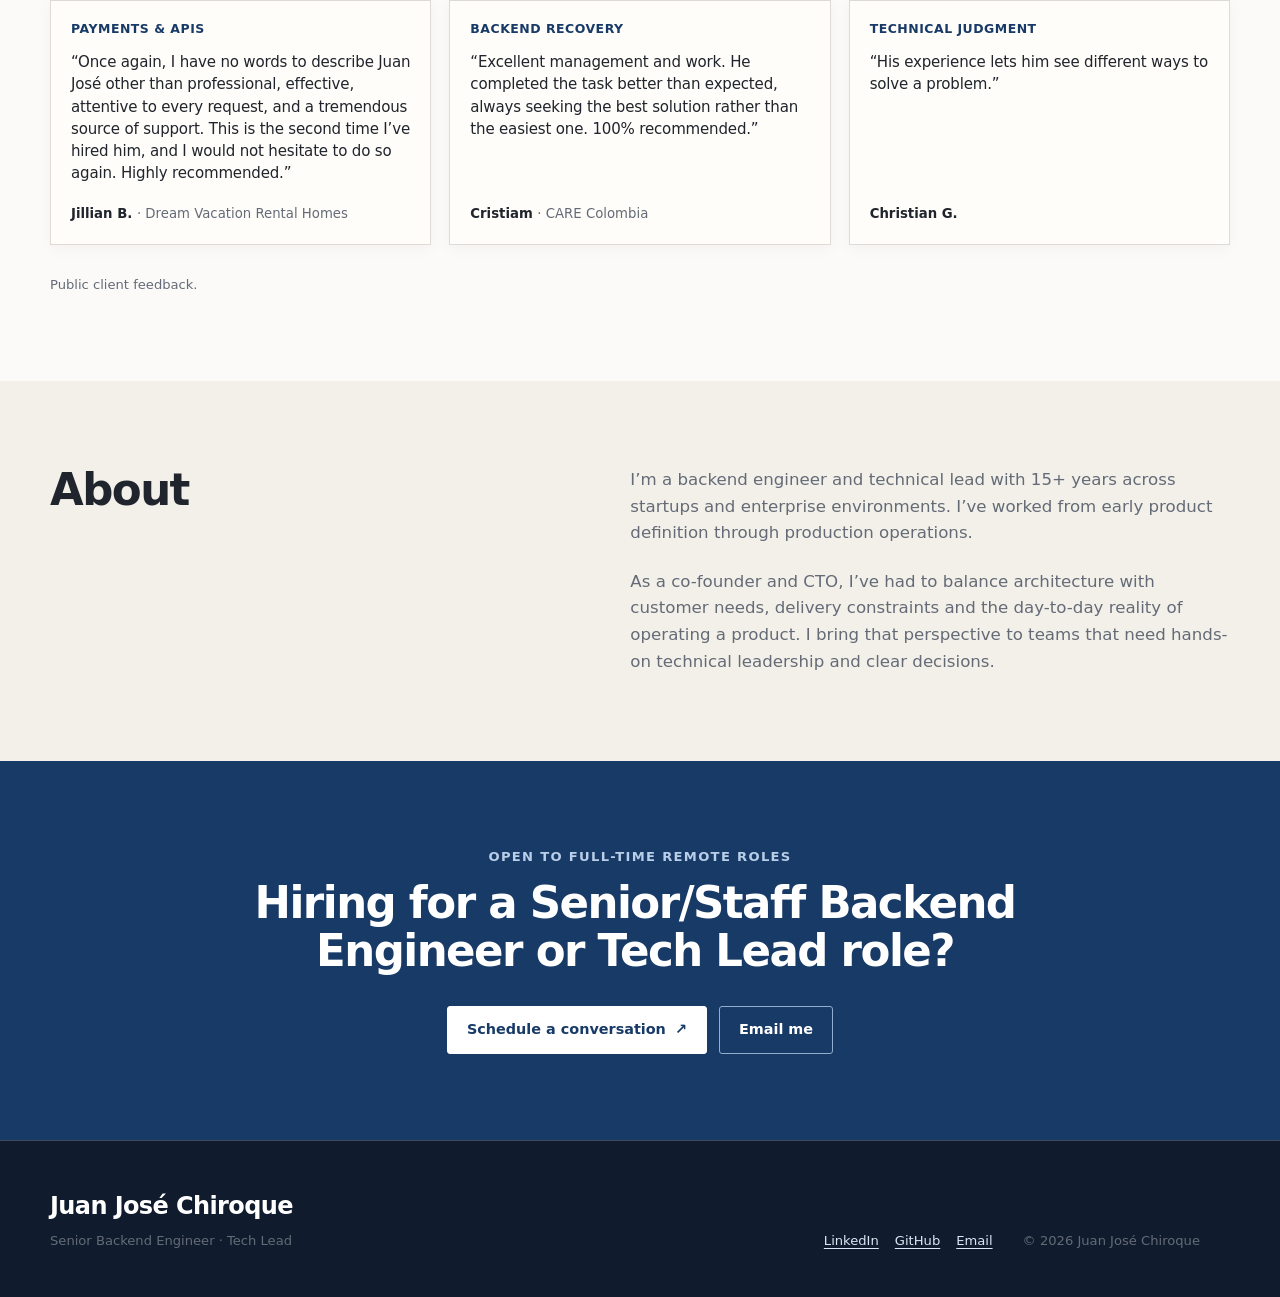
==== commit 589e1e75: "feat: update design, texts and sections" ====
--- a/index.html
+++ b/index.html
@@ -3,30 +3,27 @@
   <head>
     <meta charset="utf-8">
     <meta name="viewport" content="width=device-width, initial-scale=1">
-    <meta name="description" content="Senior Software Engineer and Tech Lead with 15+ years of experience building SaaS platforms, APIs, cloud systems, integrations and production-ready digital products.">
-    <title>Juan José Chiroque | Senior Software Engineer &amp; Tech Lead</title>
+    <meta name="description" content="Senior Backend Engineer and Tech Lead with 15+ years of experience, open to full-time remote roles across LATAM and US time zones.">
     <link rel="canonical" href="https://juanjosechiroque.com/">
-    <link rel="alternate" hreflang="en" href="https://juanjosechiroque.com/">
-    <link rel="alternate" hreflang="es" href="https://juanjosechiroque.com/es/">
-    <link rel="alternate" hreflang="x-default" href="https://juanjosechiroque.com/">
+    <title>Juan José Chiroque | Senior Backend Engineer &amp; Tech Lead</title>
     <meta property="og:type" content="website">
-    <meta property="og:title" content="Juan José Chiroque | Senior Software Engineer &amp; Tech Lead">
-    <meta property="og:description" content="15+ years building SaaS platforms, APIs, cloud systems and production-ready digital products.">
+    <meta property="og:title" content="Juan José Chiroque | Senior Backend Engineer &amp; Tech Lead">
+    <meta property="og:description" content="Senior Backend Engineer and Tech Lead open to full-time remote roles.">
     <meta property="og:url" content="https://juanjosechiroque.com/">
     <meta property="og:image" content="https://juanjosechiroque.com/assets/images/social-preview.jpg">
     <meta name="twitter:card" content="summary_large_image">
-    <meta name="twitter:title" content="Juan José Chiroque | Senior Software Engineer &amp; Tech Lead">
-    <meta name="twitter:description" content="Senior Software Engineer and Tech Lead building production-ready software.">
+    <meta name="twitter:title" content="Juan José Chiroque | Senior Backend Engineer &amp; Tech Lead">
+    <meta name="twitter:description" content="Senior Backend Engineer and Tech Lead open to full-time remote roles.">
     <meta name="twitter:image" content="https://juanjosechiroque.com/assets/images/social-preview.jpg">
     <link rel="icon" href="/assets/images/favicon.svg" type="image/svg+xml">
     <link rel="stylesheet" href="/assets/css/styles.css">
     <script type="application/ld+json">
-      {"@context":"https://schema.org","@type":"Person","name":"Juan José Chiroque","url":"https://juanjosechiroque.com","jobTitle":"Senior Software Engineer and Tech Lead","image":"https://juanjosechiroque.com/assets/images/juan-jose-chiroque.jpg","sameAs":["https://www.linkedin.com/in/juanjosechiroque/","https://github.com/juanjosechiroque","https://www.workana.com/freelancer/c78f0543276b93e77cf99bf1f4667e28"]}
+      {"@context":"https://schema.org","@type":"Person","name":"Juan José Chiroque","url":"https://juanjosechiroque.com","jobTitle":"Senior Backend Engineer and Tech Lead","image":"https://juanjosechiroque.com/assets/images/juan-jose-chiroque.jpg","sameAs":["https://www.linkedin.com/in/juanjosechiroque/","https://github.com/juanjosechiroque"]}
     </script>
     <script src="/assets/js/config.js" defer></script>
     <script src="/assets/js/site.js" defer></script>
   </head>
-  <body>
+  <body class="recruiter-v2">
     <a class="skip-link" href="#main-content">Skip to content</a>
     <header class="site-header">
       <div class="container nav-wrap">
@@ -35,8 +32,7 @@
           <span class="sr-only">Open navigation</span><span></span><span></span>
         </button>
         <nav id="site-nav" class="site-nav" aria-label="Primary navigation">
-          <a href="#expertise">Expertise</a><a href="#experience">Experience</a><a href="#testimonials">Testimonials</a><a href="#about">About</a><a href="#contact">Contact</a>
-          <span class="language" aria-label="Language"><span aria-current="page">EN</span><span aria-hidden="true">|</span><a href="/es/" lang="es">ES</a></span>
+          <a href="#experience">Experience</a><a href="#expertise">Expertise</a><a href="#about">About</a><a href="#contact">Contact</a>
         </nav>
       </div>
     </header>
@@ -45,51 +41,41 @@
       <section class="hero section">
         <div class="container hero-grid">
           <div class="hero-copy">
-            <p class="eyebrow"><span class="status-dot" aria-hidden="true"></span> Open to remote roles and focused consulting projects</p>
-            <h1>Senior Software Engineer <span>·</span> Tech Lead</h1>
-            <p class="hero-statement">I turn product ideas and complex technical problems into production-ready software.</p>
-            <p class="lead">Building SaaS platforms, APIs, cloud systems and end-to-end digital products.</p>
-            <div class="actions"><a class="button button-primary" href="https://calendly.com/juanjosechiroque/intro-call" data-link="calendly" target="_blank" rel="noopener noreferrer">Book a call <span aria-hidden="true">↗</span><span class="sr-only"> (opens in a new tab)</span></a><a class="button button-secondary" href="#experience">View experience</a></div>
-            <div class="text-links" aria-label="Professional links"><a href="https://www.linkedin.com/in/juanjosechiroque/" target="_blank" rel="noopener noreferrer">LinkedIn <span class="sr-only">(opens in a new tab)</span></a><a href="https://github.com/juanjosechiroque" data-link="github" target="_blank" rel="noopener noreferrer">GitHub <span class="sr-only">(opens in a new tab)</span></a></div>
+            <h1>Senior Backend Engineer <span>·</span> Tech Lead</h1>
+            <p class="hero-statement">Building backend platforms, APIs, cloud systems and end-to-end digital products.</p>
+            <p class="role-target">Open to full-time remote roles with product-focused startups and technology companies.</p>
+            <div class="actions"><a class="button button-primary" href="#experience">View experience</a><a class="button button-secondary" href="https://www.linkedin.com/in/juanjosechiroque/" target="_blank" rel="noopener noreferrer">View LinkedIn profile <span aria-hidden="true">↗</span><span class="sr-only"> (opens in a new tab)</span></a></div>
+            <div class="text-links" aria-label="Professional links"><a href="https://github.com/juanjosechiroque" data-link="github" target="_blank" rel="noopener noreferrer">GitHub <span class="sr-only">(opens in a new tab)</span></a></div>
+            <p class="proof-link">Based in Lima, Peru (UTC−5) · English &amp; Spanish · Professional experience working in English</p>
           </div>
-          <div class="portrait-wrap"><img src="/assets/images/juan-jose-chiroque.jpg" width="800" height="800" alt="Juan José Chiroque, Senior Software Engineer and Tech Lead" fetchpriority="high"></div>
+          <div class="portrait-wrap"><img src="/assets/images/juan-jose-chiroque.jpg" width="800" height="800" alt="Juan José Chiroque, Senior Backend Engineer and Tech Lead" fetchpriority="high"></div>
         </div>
       </section>
 
-      <section class="proof" aria-label="Career credibility"><div class="container proof-grid"><div><strong>15+</strong><span>Years in software engineering</span></div><div><strong>Co-founder &amp; CTO experience</strong><span>SaaS product ownership</span></div><div><strong>LATAM · US</strong><span>International teams</span></div><div><strong>SaaS · Payments · AI</strong><span>Production systems</span></div></div></section>
+      <section class="proof" aria-label="Career credibility"><div class="container proof-grid"><div><strong>15+</strong><span>Years in software engineering</span></div><div><strong>3 SaaS products</strong><span>Taken to paying customers</span></div><div><strong>LATAM · US</strong><span>Distributed teams</span></div><div><strong>Payments · E-commerce · AI/LLM</strong><span>Production systems</span></div></div></section>
 
-      <section id="expertise" class="section"><div class="container"><div class="section-heading"><p class="kicker">How I can help</p><h2>Technical direction that moves a product forward.</h2><p>From early product decisions to production systems, I focus on choosing the right level of technology for the problem, building maintainable software and helping teams move with clarity.</p></div><div class="capabilities">
-        <article><h3>Software Architecture &amp; Engineering</h3><p>Designing maintainable systems, evolving existing platforms and making pragmatic technical decisions for production environments.</p></article>
-        <article><h3>SaaS &amp; Product Development</h3><p>Taking products from idea to production across backend, web and mobile experiences, infrastructure and integrations.</p></article>
-        <article><h3>APIs, Integrations &amp; Payments</h3><p>Building reliable APIs and connecting payment providers, logistics platforms, ERPs and third-party systems.</p></article>
-        <article><h3>AI-enabled Products &amp; Automation</h3><p>Applying AI to real business workflows, conversational products and operational automation where it adds practical value.</p></article>
-        <article><h3>Technical Leadership &amp; Consulting</h3><p>Helping teams reduce delivery risk, clarify technical choices, improve architecture and unblock critical delivery.</p></article>
-      </div></div></section>
-
-      <section id="selected-work" class="section selected-work"><div class="container"><div class="section-heading"><p class="kicker">Selected client work</p><h2>From business workflows to dependable software.</h2><p>Projects across workflow digitization, platform modernization and payments.</p></div><div class="selected-work-grid"><article class="work-card"><p class="work-client"><a href="https://eurotres.com.uy/" target="_blank" rel="noopener noreferrer">Eurotres <span aria-hidden="true">↗</span><span class="sr-only"> (opens in a new tab)</span></a></p><h3>Centralized quotation platform</h3><p>Replaced individual Excel quotation sheets with a centralized full-stack application, consolidating information and improving visibility into created quotes for commercial teams.</p><p class="work-stack">Next.js · MongoDB</p></article><article class="work-card"><p class="work-client"><a href="https://carecolombiaong.org/" target="_blank" rel="noopener noreferrer">CARE Colombia <span aria-hidden="true">↗</span><span class="sr-only"> (opens in a new tab)</span></a></p><h3>Aliadas backend recovery &amp; rebuild</h3><p>Recovered the administrative backend for Aliadas, a mobile app supporting domestic workers in Colombia, reconstructing data from the app’s static content and building a new Supabase backend with PostgreSQL and image storage.</p><p class="work-stack">Angular · MySQL · Supabase · PostgreSQL · Vercel</p></article><article class="work-card"><p class="work-client"><a href="https://dreamvacationrentalhomes.com/" target="_blank" rel="noopener noreferrer">Dream Vacation Rental Homes <span aria-hidden="true">↗</span><span class="sr-only"> (opens in a new tab)</span></a></p><h3>Payment methods extension</h3><p>Added Stripe and Conekta as new payment methods to an existing rental platform through a standalone Node.js service.</p><p class="work-stack">Node.js · Stripe · Conekta</p></article><article class="work-card"><p class="work-client"><a href="https://www.nutrimind.net/" target="_blank" rel="noopener noreferrer">Nutrimind <span aria-hidden="true">↗</span><span class="sr-only"> (opens in a new tab)</span></a></p><h3>Incremental monolith decomposition</h3><p>Moved selected business functions out of a growing jQuery monolith into independently deployed Cloudflare Worker services, so the product could evolve without concentrating more logic in one codebase.</p><p class="work-stack">jQuery · Cloudflare Workers</p></article></div></div></section>
-
-      <section id="testimonials" class="section"><div class="container"><div class="section-heading"><p class="kicker">Selected client feedback</p><h2>Trusted to take ownership of important technical work.</h2></div><div class="testimonials">
-        <article class="testimonial"><p class="testimonial-context">Payments &amp; APIs <span>Stripe &amp; Conekta integration</span></p><blockquote>“Once again, I have no words to describe Juan José other than professional, effective, attentive to every request, and a tremendous source of support. This is the second time I’ve hired him, and I would not hesitate to do so again. Highly recommended.”</blockquote><p class="attribution">Jillian B. <span>· Dream Vacation Rental Homes</span></p></article>
-        <article class="testimonial"><p class="testimonial-context">Aliadas backend recovery <span>Administrative backend rebuild with Supabase</span></p><blockquote>“Excellent management and work. He completed the task better than expected, always seeking the best solution rather than the easiest one. 100% recommended.”</blockquote><p class="attribution">Cristiam <span>· CARE Colombia</span></p></article>
-        <article class="testimonial"><p class="testimonial-context">Business reporting <span>Client reports delivered on time</span></p><blockquote>“Juan José’s willingness and capability were vital to the project’s success. My clients received the report they needed on time.”</blockquote><p class="attribution">Rónald E.</p></article>
-        <article class="testimonial"><p class="testimonial-context">Technical judgment <span>SQL Server issue diagnosis</span></p><blockquote>“His experience lets him see different ways to solve a problem.”</blockquote><p class="attribution">Christian G.</p></article>
-      </div><p class="reviews-note">Public client feedback.</p><a class="quiet-link" href="https://www.workana.com/freelancer/c78f0543276b93e77cf99bf1f4667e28" data-link="workana" target="_blank" rel="noopener noreferrer">View more feedback <span aria-hidden="true">↗</span><span class="sr-only"> (opens in a new tab)</span></a></div></section>
-
-      <section id="experience" class="section"><div class="container two-column"><div class="section-heading"><p class="kicker">Experience</p><h2>Comfortable in the details and accountable for the whole outcome.</h2></div><div><p class="supporting-copy experience-intro">Across startups and enterprises in LATAM and the US.</p><ol class="timeline">
-        <li data-role="Independent consultant" data-company="Independent practice" data-start="2020" data-end="Present"><h3 class="timeline-label">Independent consulting</h3><p class="timeline-date">2020–Present</p><p>Consulting projects across architecture, product delivery, integrations and production systems.</p></li>
-        <li data-role="Co-Founder &amp; CTO" data-company="Butik" data-start="2023" data-end="2026"><h3 class="timeline-label">Co-Founder &amp; CTO · Butik</h3><p class="timeline-date">2023–2026</p><p>Set technical direction and owned architecture end-to-end, taking three SaaS products from concept to production with paying customers.</p></li>
+      <section id="experience" class="section"><div class="container two-column"><div class="section-heading"><h2>Experience</h2></div><div><ol class="timeline">
+        <li data-role="Co-Founder &amp; CTO" data-company="Butik" data-start="2023" data-end="2026"><h3 class="timeline-label">Co-Founder &amp; CTO · Butik</h3><p class="timeline-date">2023–2026</p><p>Defined technical direction and owned end-to-end architecture across the company’s SaaS products, partnering with the CEO to take ideas from concept to production and reach paying customers.</p></li>
         <li data-role="Senior Backend Developer" data-company="Globant" data-start="2021" data-end="2023"><h3 class="timeline-label">Senior Backend Developer · Globant</h3><p class="timeline-date">2021–2023</p><p>Built backend systems for large-scale US enterprise environments, working across commerce and data initiatives with distributed LATAM–US teams.</p></li>
         <li data-role="Lead Backend Developer" data-company="Skynet Worldwide Express" data-start="2014" data-end="2021"><h3 class="timeline-label">Lead Backend Developer · Skynet Worldwide Express</h3><p class="timeline-date">2014–2021</p><p>Led platform modernization, architecture and integrations for international logistics and payment workflows, owning technical delivery from design through production.</p></li>
         <li data-role="Full-Stack Developer" data-company="Alignet" data-start="2006" data-end="2013"><h3 class="timeline-label">Full-Stack Developer · Alignet</h3><p class="timeline-date">2006–2013</p><p>Built payment monitoring and analytics systems for transaction platforms processing thousands of daily transactions.</p></li>
       </ol><a class="quiet-link conditional-link" href="https://www.linkedin.com/in/juanjosechiroque/" target="_blank" rel="noopener noreferrer">View full experience on LinkedIn <span aria-hidden="true">↗</span><span class="sr-only"> (opens in a new tab)</span></a><div class="education-summary"><p class="kicker">Education</p><p><strong>Master of Science in Software Engineering</strong><br>Universidad de los Andes · 2023</p></div></div></div></section>
 
-      <section class="section surface expertise-detail"><div class="container two-column"><div class="section-heading"><p class="kicker">Technical expertise</p><h2>Broad enough to connect the system; deep enough to make it dependable.</h2></div><div class="technology-groups"><div><h3>Backend &amp; systems</h3><p>Node.js · TypeScript · NestJS · Express · REST APIs</p></div><div><h3>Product interfaces</h3><p>React · Next.js · React Native · Expo</p></div><div><h3>Cloud &amp; infrastructure</h3><p>AWS · Vercel · Cloudflare · Docker</p></div><div><h3>Data</h3><p>PostgreSQL · MySQL · MongoDB · SQL</p></div><div><h3>Integrations</h3><p>Stripe · PayPal · Mercado Pago · WhatsApp Business API · Third-party APIs</p></div><div><h3>AI &amp; Automation</h3><p>OpenAI API · RAG · pgvector · Conversational workflows</p></div></div></div></section>
+      <section id="expertise" class="section surface expertise-detail"><div class="container expertise-layout"><div class="section-heading"><h2>Technical expertise</h2></div><div class="technology-groups"><div class="tech-group"><h3>Backend &amp; APIs</h3><p class="tech-tags"><span>Node.js</span><span>TypeScript</span><span>NestJS</span><span>Express</span><span>REST APIs</span></p></div><div class="tech-group"><h3>Cloud &amp; DevOps</h3><p class="tech-tags"><span>AWS: EC2 · ECS · Lambda · API Gateway · S3</span><br><span>Docker</span><span>Vercel</span><span>Cloudflare</span></p></div><div class="tech-group"><h3>Data</h3><p class="tech-tags"><span>PostgreSQL</span><span>MySQL</span><span>MongoDB</span><span>SQL Server</span></p></div><div class="tech-group"><h3>AI &amp; Automation</h3><p class="tech-tags"><span>OpenAI API</span><span>RAG</span><span>pgvector</span><span>Conversational workflows</span></p></div><div class="tech-group"><h3>Integrations</h3><p class="tech-tags"><span>Stripe</span><span>PayPal</span><span>Mercado Pago</span><span>WhatsApp Business API</span><span>Third-party APIs</span></p></div><div class="tech-group"><h3>Product Interfaces</h3><p class="tech-tags"><span>React</span><span>Next.js</span><span>Angular</span><span>React Native</span><span>Expo</span></p></div></div></div></section>
 
-      <section id="about" class="section surface"><div class="container about-grid"><div class="section-heading"><p class="kicker">About</p><h2>Engineering with a product and ownership mindset.</h2></div><div class="prose"><p>For more than 15 years, I’ve built software across startups and enterprise environments. My foundation is in backend engineering and architecture, with the range to take an end-to-end product from a meaningful business problem to a dependable release.</p><p>Having worked as a co-founder and CTO, I look beyond implementation to customer needs, operational constraints and sustainable product decisions. I bring a calm, pragmatic approach that helps distributed teams create software they can operate, evolve and trust.</p></div></div></section>
+      <section id="selected-work" class="section selected-work"><div class="container"><div class="section-heading"><h2>Selected work</h2></div><div class="selected-work-grid"><article class="work-card"><p class="work-client"><a href="https://butik.ai/" target="_blank" rel="noopener noreferrer">Butik <span aria-hidden="true">↗</span><span class="sr-only"> (opens in a new tab)</span></a></p><h3>Co-Founder &amp; CTO</h3><p>Led technical direction and owned architecture for SaaS products spanning e-commerce, AI-assisted content generation, CRM, business automation and conversational workflows with WhatsApp Business API.</p><p class="work-stack">SaaS · E-commerce · AI · CRM · Automation · WhatsApp Business API</p></article><article class="work-card"><p class="work-client"><a href="https://carecolombiaong.org/" target="_blank" rel="noopener noreferrer">CARE Colombia <span aria-hidden="true">↗</span><span class="sr-only"> (opens in a new tab)</span></a></p><h3>Aliadas backend recovery &amp; rebuild</h3><p>Recovered the administrative backend for Aliadas, a mobile app supporting domestic workers in Colombia, reconstructing data from the app’s static content and building a new Supabase backend with PostgreSQL and image storage.</p><p class="work-stack">Angular · MySQL · Supabase · PostgreSQL · Vercel</p></article><article class="work-card"><p class="work-client"><a href="https://eurotres.com.uy/" target="_blank" rel="noopener noreferrer">Eurotres <span aria-hidden="true">↗</span><span class="sr-only"> (opens in a new tab)</span></a></p><h3>Centralized quotation platform</h3><p>Replaced individual Excel quotation sheets with a centralized full-stack application, consolidating information and improving visibility into created quotes for commercial teams.</p><p class="work-stack">Next.js · MongoDB</p></article></div></div></section>
 
-      <section id="contact" class="section contact"><div class="container contact-inner"><p class="kicker">Start a conversation</p><h2>Have a product idea or a complex engineering challenge?</h2><div class="actions"><a class="button button-primary" href="https://calendly.com/juanjosechiroque/intro-call" data-link="calendly" target="_blank" rel="noopener noreferrer">Book a 20-minute intro call <span aria-hidden="true">↗</span><span class="sr-only"> (opens in a new tab)</span></a><a class="button button-secondary" href="mailto:hello@juanjosechiroque.com" data-link="email">Email me</a></div></div></section>
+      <section id="testimonials" class="section"><div class="container"><div class="section-heading"><h2>Client feedback</h2></div><div class="testimonials">
+        <article class="testimonial"><p class="testimonial-context">Payments &amp; APIs</p><blockquote>“Once again, I have no words to describe Juan José other than professional, effective, attentive to every request, and a tremendous source of support. This is the second time I’ve hired him, and I would not hesitate to do so again. Highly recommended.”</blockquote><p class="attribution">Jillian B. <span>· Dream Vacation Rental Homes</span></p></article>
+        <article class="testimonial"><p class="testimonial-context">Backend recovery</p><blockquote>“Excellent management and work. He completed the task better than expected, always seeking the best solution rather than the easiest one. 100% recommended.”</blockquote><p class="attribution">Cristiam <span>· CARE Colombia</span></p></article>
+        <article class="testimonial"><p class="testimonial-context">Technical judgment</p><blockquote>“His experience lets him see different ways to solve a problem.”</blockquote><p class="attribution">Christian G.</p></article>
+      </div><p class="reviews-note">Public client feedback.</p></div></section>
+
+      <section id="about" class="section surface"><div class="container about-grid"><div class="section-heading"><h2>About</h2></div><div class="prose"><p>I’m a backend engineer and technical lead with 15+ years across startups and enterprise environments. I’ve worked from early product definition through production operations.</p><p>As a co-founder and CTO, I’ve had to balance architecture with customer needs, delivery constraints and the day-to-day reality of operating a product. I bring that perspective to teams that need hands-on technical leadership and clear decisions.</p></div></div></section>
+
+      <section id="contact" class="section contact"><div class="container contact-inner"><p class="kicker">Open to full-time remote roles</p><h2>Hiring for a Senior/Staff Backend Engineer or Tech Lead role?</h2><div class="actions"><a class="button button-primary" href="https://calendly.com/juanjosechiroque/intro-call" data-link="calendly" target="_blank" rel="noopener noreferrer">Schedule a conversation <span aria-hidden="true">↗</span><span class="sr-only"> (opens in a new tab)</span></a><a class="button button-secondary" href="mailto:hello@juanjosechiroque.com" data-link="email">Email me</a></div></div></section>
     </main>
 
-    <footer class="site-footer"><div class="container footer-inner"><div><a class="wordmark" href="/">Juan José Chiroque</a><p>Senior Software Engineer · Tech Lead</p></div><div class="footer-links"><a href="https://www.linkedin.com/in/juanjosechiroque/" target="_blank" rel="noopener noreferrer">LinkedIn <span class="sr-only">(opens in a new tab)</span></a><a href="https://github.com/juanjosechiroque" data-link="github" target="_blank" rel="noopener noreferrer">GitHub <span class="sr-only">(opens in a new tab)</span></a><a href="mailto:hello@juanjosechiroque.com" data-link="email">Email</a></div><div class="footer-language"><span aria-current="page">EN</span><span aria-hidden="true">|</span><a href="/es/" lang="es">ES</a></div><p class="copyright">© <span data-year>2026</span> Juan José Chiroque</p></div></footer>
+    <footer class="site-footer"><div class="container footer-inner"><div><a class="wordmark" href="/">Juan José Chiroque</a><p>Senior Backend Engineer · Tech Lead</p></div><div class="footer-links"><a href="https://www.linkedin.com/in/juanjosechiroque/" target="_blank" rel="noopener noreferrer">LinkedIn <span class="sr-only">(opens in a new tab)</span></a><a href="https://github.com/juanjosechiroque" data-link="github" target="_blank" rel="noopener noreferrer">GitHub <span class="sr-only">(opens in a new tab)</span></a><a href="mailto:hello@juanjosechiroque.com" data-link="email">Email</a></div><p class="copyright">© <span data-year>2026</span> Juan José Chiroque</p></div></footer>
   </body>
 </html>
--- a/assets/css/styles.css
+++ b/assets/css/styles.css
@@ -1,4 +1,5 @@
 :root { --ink:#172033; --muted:#5e6878; --line:#dce1e8; --surface:#f5f6f8; --accent:#183a67; --accent-dark:#0e2849; --paper:#fff; --max:1180px; --radius:3px; }
+.recruiter-v2 { --ink:#20242c; --muted:#646b76; --line:#dedbd4; --surface:#f3f0ea; --paper:#fbfaf8; }
 * { box-sizing:border-box; }
 [hidden] { display:none !important; }
 html { scroll-behavior:smooth; }
@@ -19,12 +20,11 @@
 .skip-link { position:fixed; z-index:20; top:12px; left:12px; padding:10px 14px; color:#fff; background:var(--accent); transform:translateY(-200%); }
 .skip-link:focus { transform:translateY(0); }
 .site-header { border-bottom:1px solid transparent; background:rgba(255,255,255,.94); }
+.recruiter-v2 .site-header { background:rgba(251,250,248,.94); }
 .nav-wrap { display:flex; align-items:center; min-height:82px; justify-content:space-between; }
 .wordmark { color:var(--ink); font-size:1.5rem; font-weight:740; letter-spacing:-.025em; text-decoration:none; white-space:nowrap; }
 .site-nav { display:flex; align-items:center; gap:25px; font-size:.85rem; font-weight:550; }
 .site-nav > a { text-decoration:none; }
-.language { display:flex; align-items:center; gap:7px; margin-left:8px; color:var(--muted); font-size:.82rem; letter-spacing:.04em; }
-.language [aria-current] { color:var(--ink); font-weight:700; }
 .menu-button { display:none; }
 .hero { padding:32px 0 92px; overflow:hidden; }
 .hero-grid { display:grid; grid-template-columns:minmax(0,1.3fr) minmax(280px,.7fr); align-items:start; gap:clamp(50px,8vw,132px); }
@@ -34,6 +34,7 @@
 .status-dot { width:8px; height:8px; flex:none; margin-top:5px; border-radius:50%; background:#39805d; }
 .intro-name { margin-bottom:13px; color:var(--muted); font-size:1.08rem; font-weight:600; letter-spacing:-.015em; }
 .hero-statement { max-width:680px; margin-bottom:22px; font-size:clamp(1.32rem,2vw,1.75rem); line-height:1.35; letter-spacing:-.025em; }
+.recruiter-v2 .role-target { max-width:620px; margin:0 0 27px; color:var(--muted); font-size:1rem; line-height:1.45; }
 .lead { max-width:620px; margin-bottom:34px; color:var(--muted); font-size:1.06rem; }
 .actions { display:flex; flex-wrap:wrap; gap:12px; align-items:center; }
 .button { display:inline-flex; min-height:48px; align-items:center; justify-content:center; gap:9px; padding:11px 19px; border:1px solid var(--accent); border-radius:var(--radius); font-size:.9rem; font-weight:650; text-decoration:none; transition:background .18s ease,color .18s ease,border-color .18s ease; }
@@ -44,6 +45,7 @@
 .text-links { display:flex; flex-wrap:wrap; gap:19px; margin-top:28px; color:var(--muted); font-size:.88rem; }
 .portrait-wrap { position:relative; width:min(100%,330px); aspect-ratio:4/5; justify-self:end; }
 .portrait-wrap::before { position:absolute; z-index:-1; right:-60px; bottom:-44px; width:73%; height:65%; border:1px solid #c5d0df; content:""; }
+.recruiter-v2 .portrait-wrap::before { display:none; }
 .portrait-wrap img { width:100%; height:100%; object-fit:cover; filter:saturate(.88); }
 .proof { padding:38px 0 24px; border-top:1px solid var(--line); border-bottom:1px solid var(--line); }
 .proof-grid { display:grid; grid-template-columns:repeat(4,1fr); }
@@ -58,10 +60,6 @@
 .section-heading { max-width:760px; margin-bottom:58px; }
 .section-heading .kicker { margin-bottom:15px; }
 .section-heading > p:last-child { max-width:640px; margin-bottom:0; color:var(--muted); font-size:1.05rem; }
-.capabilities { display:grid; grid-template-columns:repeat(2,1fr); border-top:1px solid var(--line); }
-.capabilities article { min-height:170px; padding:29px 38px 31px 0; border-bottom:1px solid var(--line); }
-.capabilities article:nth-child(even) { padding-right:0; padding-left:38px; border-left:1px solid var(--line); }
-.capabilities p { max-width:440px; margin-bottom:0; color:var(--muted); font-size:.94rem; }
 .selected-work-grid { display:grid; grid-template-columns:repeat(2,1fr); border-top:1px solid var(--line); }
 .work-card { display:flex; min-height:252px; flex-direction:column; padding:29px 38px 28px 0; border-bottom:1px solid var(--line); }
 .work-card:nth-child(even) { padding-right:0; padding-left:38px; border-left:1px solid var(--line); }
@@ -70,9 +68,6 @@
 .work-card h3 { max-width:400px; margin-bottom:12px; font-size:1.12rem; }
 .work-card > p:not(.work-client):not(.work-stack) { max-width:440px; margin-bottom:20px; color:var(--muted); font-size:.94rem; }
 .work-stack { margin-top:auto; margin-bottom:0; color:var(--accent); font-size:.82rem; font-weight:650; }
-.work-intro { max-width:900px; }
-.work-intro .kicker { margin-bottom:15px; }
-.work-intro > p { max-width:630px; color:var(--muted); font-size:1.05rem; }
 .quiet-link { display:inline-block; margin-top:17px; text-underline-offset:5px; }
 .two-column { display:grid; grid-template-columns:.85fr 1.15fr; gap:clamp(55px,10vw,160px); }
 .two-column .section-heading { margin-bottom:0; }
@@ -84,7 +79,6 @@
 .timeline-date { margin:-1px 0 7px; color:var(--accent); font-size:.82rem; font-weight:650; letter-spacing:.03em; }
 .timeline li > p:last-child,.supporting-copy { max-width:560px; margin-bottom:0; color:var(--muted); }
 .supporting-copy { margin-top:32px; font-size:.9rem; }
-.experience-intro { margin-top:0; margin-bottom:30px; }
 .education-summary { margin-top:42px; padding-top:28px; border-top:1px solid var(--line); }
 .education-summary .kicker { margin-bottom:8px; }
 .education-summary p:last-child { margin-bottom:0; color:var(--muted); }
@@ -93,10 +87,22 @@
 .technology-groups > div { padding:21px 0 22px; border-bottom:1px solid var(--line); }
 .technology-groups h3 { margin-bottom:5px; font-size:.96rem; }
 .technology-groups p { margin:0; color:var(--muted); font-size:.94rem; }
+.recruiter-v2 .technology-groups { grid-template-columns:repeat(3,minmax(0,1fr)); gap:14px; border-top:0; }
+.recruiter-v2 .expertise-detail .section-heading { margin-bottom:38px; }
+.recruiter-v2 .technology-groups > .tech-group { min-height:148px; padding:18px; border:1px solid var(--line); background:#fff; }
+.recruiter-v2 .technology-groups h3 { margin-bottom:15px; color:var(--ink); font-size:1.08rem; font-weight:720; letter-spacing:-.015em; }
+.recruiter-v2 .technology-groups .tech-tags { font-size:.84rem; line-height:1.65; }
+.recruiter-v2 .tech-tags span { color:var(--muted); }
+.recruiter-v2 .tech-tags span + span::before { color:#a6a19a; content:" · "; }
 .testimonials { display:grid; grid-template-columns:repeat(2,1fr); gap:18px; }
 .testimonial { display:flex; min-height:0; flex-direction:column; padding:24px; border:1px solid var(--line); background:#fff; box-shadow:0 4px 14px rgba(20,37,62,.035); }
 .testimonial-context { min-height:38px; margin-bottom:21px; color:var(--accent); font-size:.82rem; font-weight:720; letter-spacing:.04em; line-height:1.35; text-transform:uppercase; }
 .testimonial-context span { color:var(--muted); font-weight:550; letter-spacing:0; text-transform:none; }
+.recruiter-v2 #testimonials .section-heading { margin-bottom:36px; }
+.recruiter-v2 .testimonial { padding:20px; background:#fffdf9; }
+.recruiter-v2 .testimonial-context { min-height:0; margin-bottom:13px; font-size:.78rem; }
+.recruiter-v2 .testimonial blockquote { margin-bottom:18px; font-size:.94rem; line-height:1.48; }
+.recruiter-v2 .testimonial .attribution { margin-bottom:0; font-size:.83rem; }
 blockquote { margin:0 0 25px; font-size:1rem; line-height:1.55; letter-spacing:-.012em; }
 .attribution { margin-top:auto; margin-bottom:13px; font-size:.86rem; font-weight:670; }
 .attribution span { color:var(--muted); font-weight:400; }
@@ -125,15 +131,15 @@
 .site-footer p { margin:5px 0 0; font-size:.82rem; }
 .footer-links { display:flex; flex-wrap:wrap; gap:16px; font-size:.82rem; }
 .footer-links a { color:#dbe6f4; }
-.footer-language { display:flex; gap:7px; justify-content:flex-end; font-size:.82rem; }
-.footer-language a,.footer-language span { color:#dbe6f4; }
-.footer-language [aria-current] { color:#fff; font-weight:700; }
 .copyright { white-space:nowrap; }
 .sr-only { position:absolute; width:1px; height:1px; padding:0; overflow:hidden; clip:rect(0,0,0,0); white-space:nowrap; border:0; }
 .not-found { display:grid; min-height:calc(100vh - 174px); place-items:center; padding:72px 0; }
 .not-found-content { max-width:660px; text-align:center; }
 .not-found-content h1 { max-width:none; }
 .not-found-content p { max-width:540px; margin:0 auto 28px; color:var(--muted); font-size:1.06rem; }
-@media (max-width:800px) { .section { padding:62px 0; } .nav-wrap { min-height:70px; } .menu-button { display:grid; width:44px; height:44px; place-content:center; gap:5px; border:0; color:var(--ink); background:transparent; cursor:pointer; } .menu-button span:not(.sr-only) { display:block; width:20px; height:1px; background:currentColor; transition:transform .18s ease; } .menu-open .menu-button span:nth-of-type(2) { transform:translateY(3px) rotate(45deg); } .menu-open .menu-button span:nth-of-type(3) { transform:translateY(-3px) rotate(-45deg); } .site-nav { position:absolute; z-index:10; top:70px; right:0; left:0; display:none; flex-direction:column; align-items:stretch; gap:0; padding:14px 24px 24px; border-bottom:1px solid var(--line); background:#fff; box-shadow:0 12px 22px rgba(20,37,62,.08); } .menu-open .site-nav { display:flex; } .site-nav > a { padding:10px 0; } .language { margin:10px 0 0; padding-top:16px; border-top:1px solid var(--line); } .hero { padding:48px 0 72px; } .hero-grid,.two-column,.about-grid { grid-template-columns:1fr; gap:45px; } .hero-copy { order:1; } .portrait-wrap { width:min(100%,330px); justify-self:start; order:2; } .eyebrow { margin-bottom:28px; } .proof-grid { grid-template-columns:repeat(2,1fr); gap:20px 0; } .proof-grid > div:nth-child(odd) { padding-left:0; border-left:0; } .proof-grid > div { min-height:auto; padding:0 18px; } .section-heading { margin-bottom:42px; } .capabilities,.selected-work-grid { grid-template-columns:1fr; } .capabilities article,.capabilities article:nth-child(even),.work-card,.work-card:nth-child(even) { min-height:0; padding:24px 0; border-left:0; } .testimonials { grid-template-columns:1fr; } .testimonial { min-height:0; } .footer-inner { grid-template-columns:1fr; gap:22px; align-items:start; } .footer-language { justify-content:flex-start; } }
+@media (max-width:800px) { .section { padding:62px 0; } .nav-wrap { min-height:70px; } .menu-button { display:grid; width:44px; height:44px; place-content:center; gap:5px; border:0; color:var(--ink); background:transparent; cursor:pointer; } .menu-button span:not(.sr-only) { display:block; width:20px; height:1px; background:currentColor; transition:transform .18s ease; } .menu-open .menu-button span:nth-of-type(2) { transform:translateY(3px) rotate(45deg); } .menu-open .menu-button span:nth-of-type(3) { transform:translateY(-3px) rotate(-45deg); } .site-nav { position:absolute; z-index:10; top:70px; right:0; left:0; display:none; flex-direction:column; align-items:stretch; gap:0; padding:14px 24px 24px; border-bottom:1px solid var(--line); background:#fff; box-shadow:0 12px 22px rgba(20,37,62,.08); } .menu-open .site-nav { display:flex; } .site-nav > a { padding:10px 0; } .hero { padding:48px 0 72px; } .hero-grid,.two-column,.about-grid { grid-template-columns:1fr; gap:45px; } .hero-copy { order:1; } .portrait-wrap { width:min(100%,330px); justify-self:start; order:2; } .eyebrow { margin-bottom:28px; } .proof-grid { grid-template-columns:repeat(2,1fr); gap:20px 0; } .proof-grid > div:nth-child(odd) { padding-left:0; border-left:0; } .proof-grid > div { min-height:auto; padding:0 18px; } .section-heading { margin-bottom:42px; } .selected-work-grid { grid-template-columns:1fr; } .work-card,.work-card:nth-child(even) { min-height:0; padding:24px 0; border-left:0; } .testimonials { grid-template-columns:1fr; } .testimonial { min-height:0; } .footer-inner { grid-template-columns:1fr; gap:22px; align-items:start; } }
+
+@media (max-width:800px) { .recruiter-v2 .hero { padding-top:24px; padding-bottom:48px; } .recruiter-v2 .hero-grid { gap:30px; } .recruiter-v2 .portrait-wrap { width:min(64vw,240px); } .recruiter-v2 .testimonial-context { min-height:0; margin-bottom:15px; } .recruiter-v2 .site-nav { background:#fbfaf8; } .recruiter-v2 .technology-groups { grid-template-columns:1fr; gap:10px; } .recruiter-v2 .technology-groups > .tech-group { min-height:0; padding:16px; } }
+@media (min-width:801px) { .recruiter-v2 .selected-work-grid,.recruiter-v2 .testimonials { grid-template-columns:repeat(3,1fr); } .recruiter-v2 .work-card,.recruiter-v2 .work-card:nth-child(even) { padding-right:24px; padding-left:24px; border-left:1px solid var(--line); } .recruiter-v2 .work-card:first-child { padding-left:0; border-left:0; } }
 @media (max-width:430px) { .container { width:min(calc(100% - 36px),var(--max)); } h1 { font-size:2.43rem; } .hero-statement { font-size:1.27rem; } .proof { padding:30px 0 20px; } .proof-grid strong { font-size:1.3rem; } .proof-grid span { font-size:.82rem; } .button { width:100%; } .actions { display:grid; grid-template-columns:1fr; } .contact .actions { width:100%; } .aggregate span { padding:0 3px; } }
 @media (prefers-reduced-motion:reduce) { *,*::before,*::after { scroll-behavior:auto !important; transition-duration:.01ms !important; animation-duration:.01ms !important; animation-iteration-count:1 !important; } }
